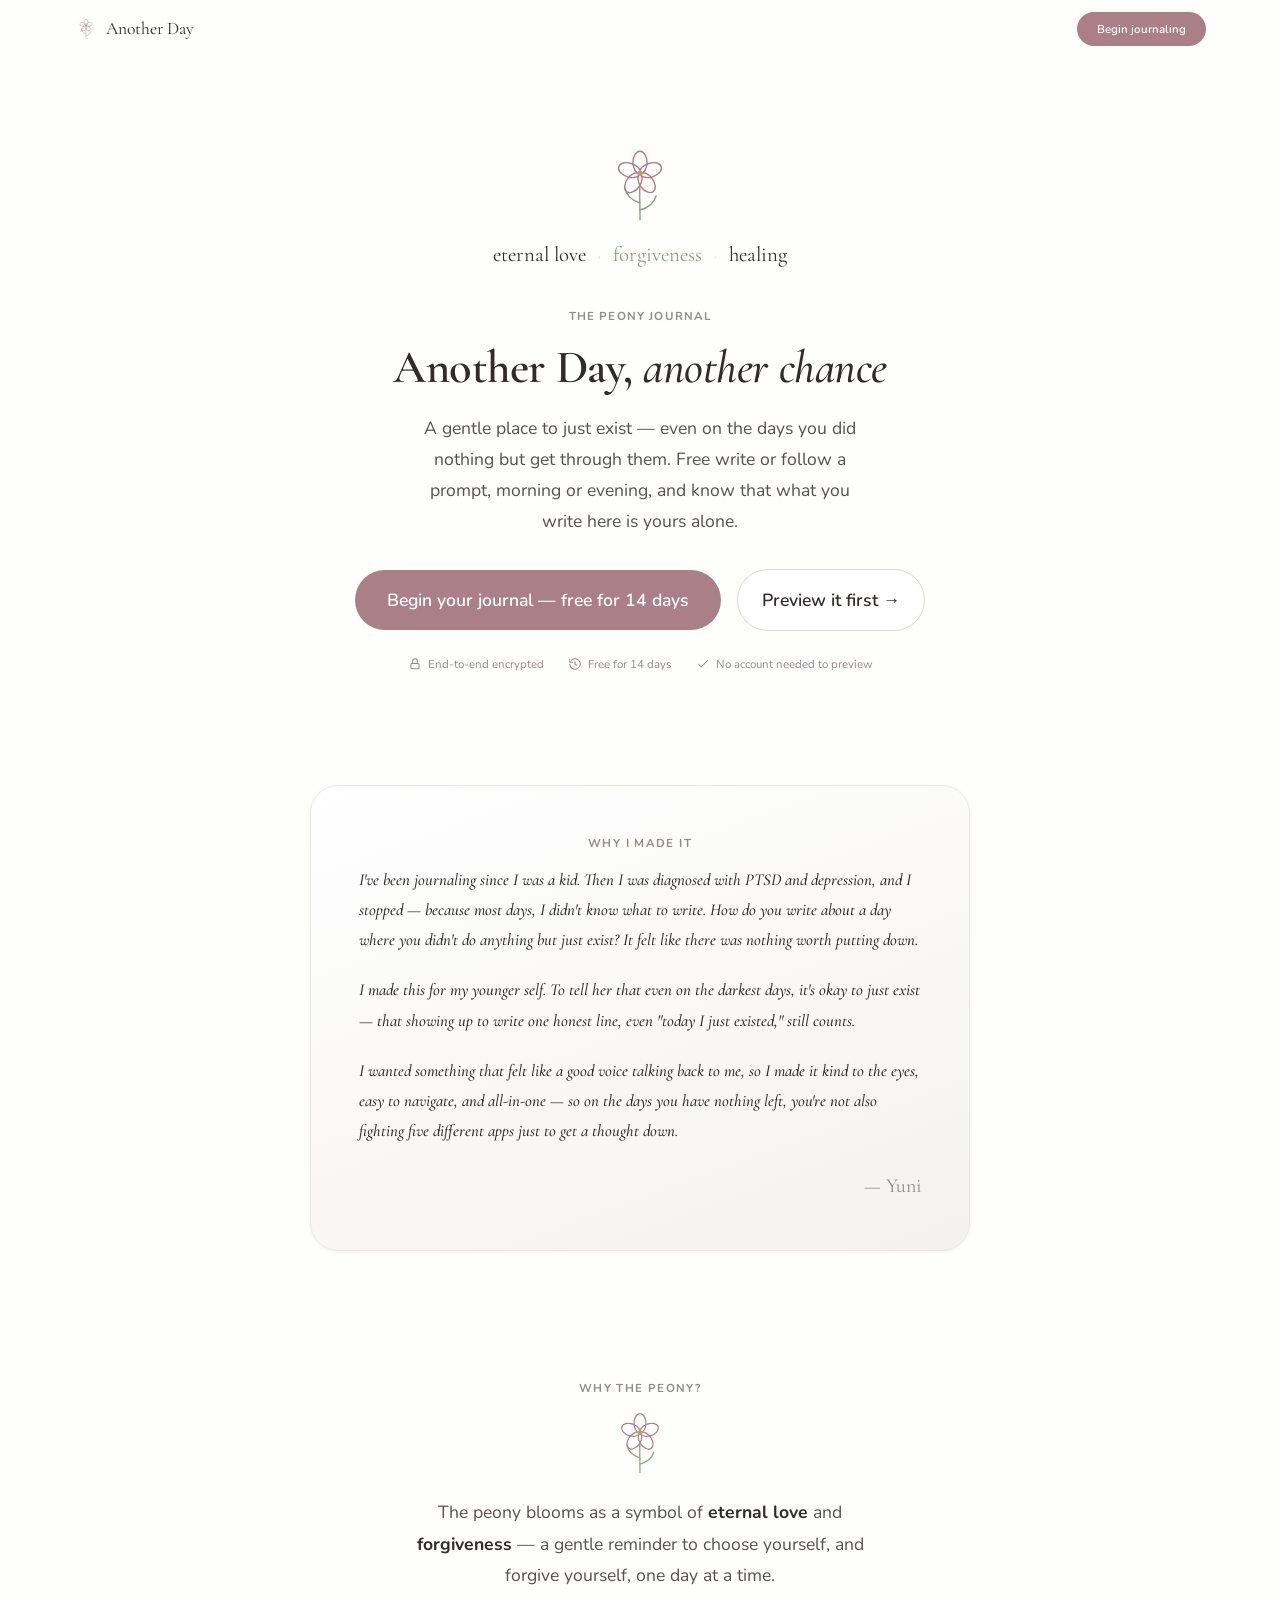
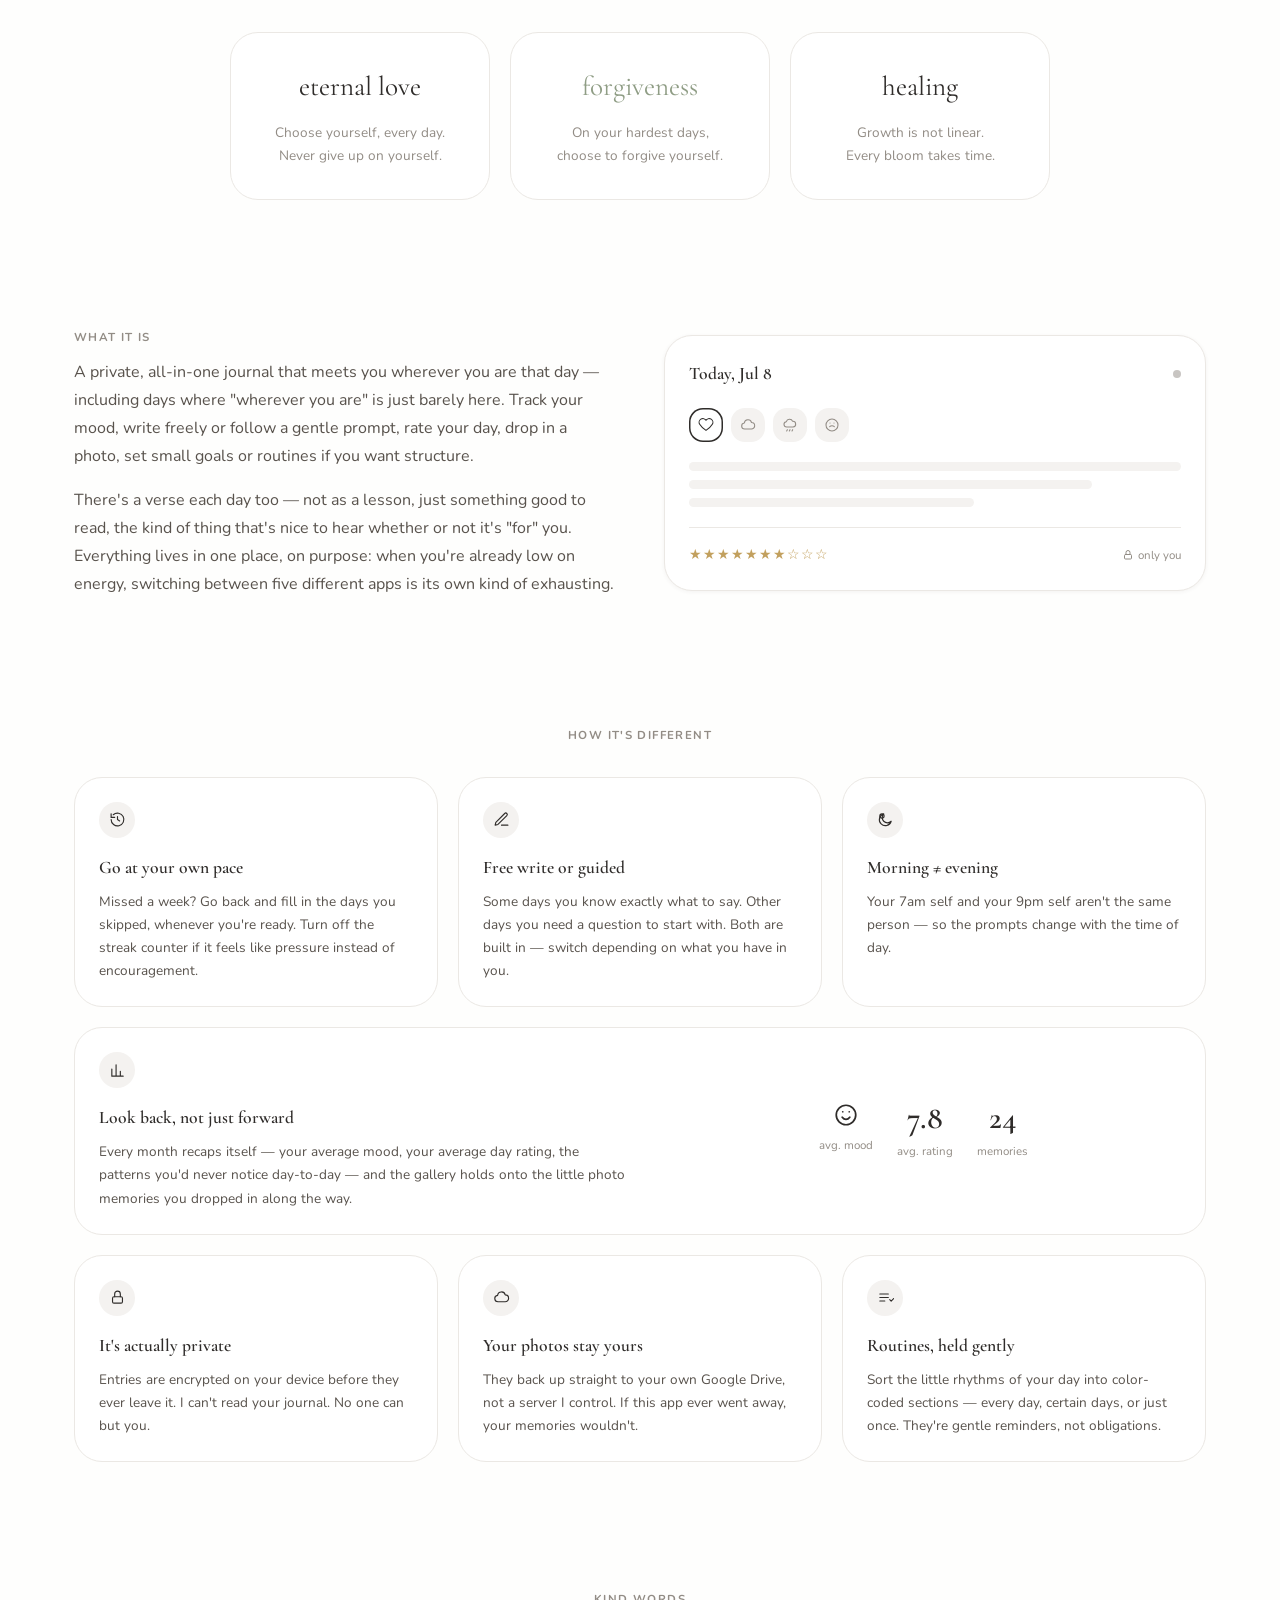
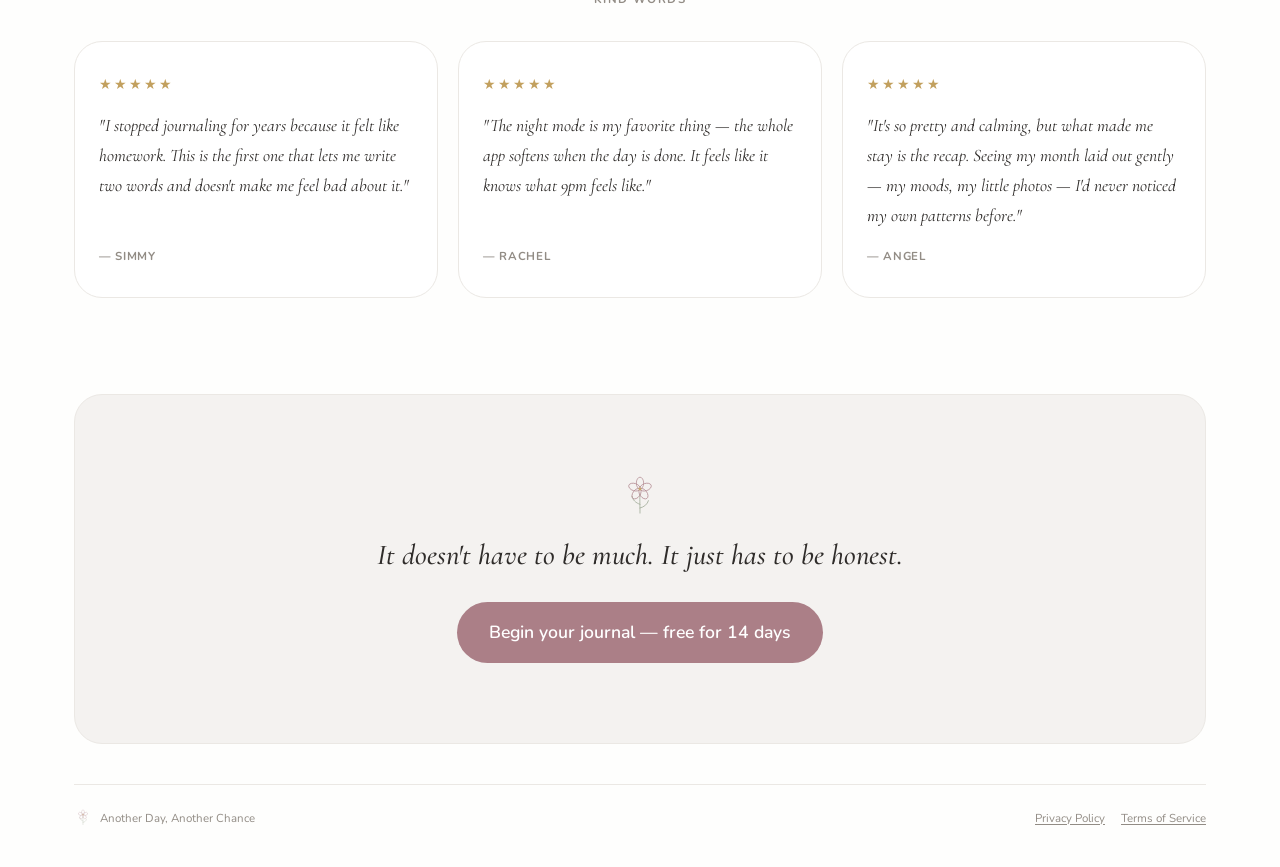
==== start/index.html @ f3abea71 "Add marketing landing page at /start and a coming-soon page The app stays at the root exactly as bef" ====
<!DOCTYPE html>
<html lang="en">
<head>
  <meta charset="UTF-8">
  <meta name="viewport" content="width=device-width, initial-scale=1.0, viewport-fit=cover">
  <meta name="theme-color" content="#b76e79">
  <link rel="icon" type="image/png" href="/assets/icon-192.png">
  <link rel="apple-touch-icon" href="/assets/apple-touch-icon.png">

  <title>Another Day, Another Chance — a gentle place to just exist</title>
  <meta name="description" content="A private journal for days you did nothing but exist. Free write or guided prompts, morning and evening, encrypted so only you can read it — and it's okay to write just one line.">

  <!-- Open Graph -->
  <meta property="og:title" content="Another Day, Another Chance">
  <meta property="og:description" content="A private journal for days you did nothing but exist. It's okay to write just one line.">
  <meta property="og:type" content="website">
  <meta property="og:image" content="/assets/icon-512.png">

  <!-- Fonts -->
  <link rel="preconnect" href="https://fonts.googleapis.com">
  <link rel="preconnect" href="https://fonts.gstatic.com" crossorigin>
  <link href="https://fonts.googleapis.com/css2?family=Cormorant+Garamond:ital,wght@0,400;0,500;0,600;0,700;1,400;1,500;1,600&family=Parisienne&family=Nunito:wght@300;400;500;600;700&family=Dancing+Script:wght@600;700&display=swap" rel="stylesheet">

  <!-- CSS — shared tokens/components from the app, plus this page's own layout -->
  <link rel="stylesheet" href="/css/variables.css">
  <link rel="stylesheet" href="/css/base.css">
  <link rel="stylesheet" href="/css/components.css">
  <link rel="stylesheet" href="/css/animations.css">
  <link rel="stylesheet" href="/css/landing.css">
</head>
<body class="landing-body">

  <!-- ── Nav ── -->
  <nav class="landing-nav" id="landing-nav">
    <div class="landing-nav-inner">
      <div class="landing-nav-brand">
        <svg viewBox="0 0 120 112" fill="none" xmlns="http://www.w3.org/2000/svg" aria-hidden="true"><g stroke="var(--color-accent-sage)" stroke-width="2" stroke-linecap="round"><path d="M60 104C60 78 59 64 60 52"/><path d="M60 80C48 76 40 68 38 58"/><path d="M60 90C72 87 80 80 83 70"/></g><g stroke="var(--color-accent-deep)" stroke-width="2" stroke-linejoin="round"><ellipse cx="60" cy="22" rx="10" ry="16"/><ellipse cx="60" cy="22" rx="10" ry="16" transform="rotate(72 60 38)"/><ellipse cx="60" cy="22" rx="10" ry="16" transform="rotate(144 60 38)"/><ellipse cx="60" cy="22" rx="10" ry="16" transform="rotate(216 60 38)"/><ellipse cx="60" cy="22" rx="10" ry="16" transform="rotate(288 60 38)"/></g><circle cx="60" cy="38" r="4" fill="var(--color-star-fill)"/></svg>
        Another Day
      </div>
      <a href="/coming-soon.html" class="btn btn-primary">Begin journaling</a>
    </div>
  </nav>

  <div class="landing-wrap">

    <!-- ── Hero ── -->
    <header class="landing-hero">
      <div class="landing-hero-inner animate-fade-in">

        <div class="landing-meanings">
          <svg class="landing-hero-mark" viewBox="0 0 120 112" fill="none" xmlns="http://www.w3.org/2000/svg" aria-hidden="true"><g stroke="var(--color-accent-sage)" stroke-width="2" stroke-linecap="round"><path d="M60 104C60 78 59 64 60 52"/><path d="M60 80C48 76 40 68 38 58"/><path d="M60 90C72 87 80 80 83 70"/></g><g stroke="var(--color-accent-deep)" stroke-width="2" stroke-linejoin="round"><ellipse cx="60" cy="22" rx="10" ry="16"/><ellipse cx="60" cy="22" rx="10" ry="16" transform="rotate(72 60 38)"/><ellipse cx="60" cy="22" rx="10" ry="16" transform="rotate(144 60 38)"/><ellipse cx="60" cy="22" rx="10" ry="16" transform="rotate(216 60 38)"/><ellipse cx="60" cy="22" rx="10" ry="16" transform="rotate(288 60 38)"/></g><circle cx="60" cy="38" r="4" fill="var(--color-star-fill)"/></svg>
          <div class="landing-meaning-row">
            <span class="landing-meaning-word rose">eternal love</span>
            <span class="landing-meaning-sep">·</span>
            <span class="landing-meaning-word sage">forgiveness</span>
            <span class="landing-meaning-sep">·</span>
            <span class="landing-meaning-word rose">healing</span>
          </div>
        </div>

        <div class="landing-hero-eyebrow">the peony journal</div>

        <h1 class="landing-hero-title">Another Day, <em>another chance</em></h1>

        <p class="landing-hero-sub">
          A gentle place to just exist — even on the days you did nothing
          but get through them. Free write or follow a prompt, morning or
          evening, and know that what you write here is yours alone.
        </p>

        <div class="landing-hero-actions">
          <a href="/coming-soon.html" class="btn btn-primary">Begin your journal — free for 14 days</a>
          <a href="/coming-soon.html" class="landing-hero-ghost">Preview it first →</a>
        </div>

        <div class="landing-trust-row">
          <span><svg viewBox="0 0 24 24" fill="none" stroke="currentColor" stroke-width="1.8" stroke-linecap="round" stroke-linejoin="round"><rect x="5" y="11" width="14" height="9" rx="2"/><path d="M8 11V7a4 4 0 0 1 8 0v4"/></svg> End-to-end encrypted</span>
          <span><svg viewBox="0 0 24 24" fill="none" stroke="currentColor" stroke-width="1.8" stroke-linecap="round" stroke-linejoin="round"><path d="M3 12a9 9 0 1 0 3-6.7"/><path d="M3 4v5h5"/><path d="M12 8v4l3 2"/></svg> Free for 14 days</span>
          <span><svg viewBox="0 0 24 24" fill="none" stroke="currentColor" stroke-width="1.8" stroke-linecap="round" stroke-linejoin="round"><path d="M20 6 9 17l-5-5"/></svg> No account needed to preview</span>
        </div>
      </div>
    </header>

    <!-- ── Why I made it ── -->
    <section class="landing-section reveal">
      <div class="landing-letter">
        <div class="landing-kicker">why I made it</div>
        <p>I've been journaling since I was a kid. Then I was diagnosed with PTSD and depression, and I stopped — because most days, I didn't know what to write. How do you write about a day where you didn't do anything but just exist? It felt like there was nothing worth putting down.</p>
        <p>I made this for my younger self. To tell her that even on the darkest days, it's okay to just exist — that showing up to write one honest line, even "today I just existed," still counts.</p>
        <p>I wanted something that felt like a good voice talking back to me, so I made it kind to the eyes, easy to navigate, and all-in-one — so on the days you have nothing left, you're not also fighting five different apps just to get a thought down.</p>
        <div class="landing-signature">— Yuni</div>
      </div>
    </section>

    <!-- ── Why the peony ── -->
    <section class="landing-section landing-peony reveal">
      <div class="landing-kicker center">why the peony?</div>
      <svg class="landing-peony-flower" viewBox="0 0 120 112" fill="none" xmlns="http://www.w3.org/2000/svg" aria-hidden="true"><g stroke="var(--color-accent-sage)" stroke-width="2" stroke-linecap="round"><path d="M60 104C60 78 59 64 60 52"/><path d="M60 80C48 76 40 68 38 58"/><path d="M60 90C72 87 80 80 83 70"/></g><g stroke="var(--color-accent-deep)" stroke-width="2" stroke-linejoin="round"><ellipse cx="60" cy="22" rx="10" ry="16"/><ellipse cx="60" cy="22" rx="10" ry="16" transform="rotate(72 60 38)"/><ellipse cx="60" cy="22" rx="10" ry="16" transform="rotate(144 60 38)"/><ellipse cx="60" cy="22" rx="10" ry="16" transform="rotate(216 60 38)"/><ellipse cx="60" cy="22" rx="10" ry="16" transform="rotate(288 60 38)"/></g><circle cx="60" cy="38" r="4" fill="var(--color-star-fill)"/></svg>
      <p class="landing-peony-text">
        The peony blooms as a symbol of <strong>eternal love</strong> and
        <strong>forgiveness</strong> — a gentle reminder to choose yourself,
        and forgive yourself, one day at a time.
      </p>

      <div class="landing-peony-grid reveal-stagger">
        <div class="landing-peony-card">
          <span class="landing-meaning-word rose">eternal love</span>
          <p>Choose yourself, every day.<br>Never give up on yourself.</p>
        </div>
        <div class="landing-peony-card">
          <span class="landing-meaning-word sage">forgiveness</span>
          <p>On your hardest days,<br>choose to forgive yourself.</p>
        </div>
        <div class="landing-peony-card">
          <span class="landing-meaning-word rose">healing</span>
          <p>Growth is not linear.<br>Every bloom takes time.</p>
        </div>
      </div>
    </section>

    <!-- ── What it is ── -->
    <section class="landing-section landing-what reveal">
      <div class="landing-what-body">
        <div class="landing-kicker">what it is</div>
        <p>A private, all-in-one journal that meets you wherever you are that day — including days where "wherever you are" is just barely here. Track your mood, write freely or follow a gentle prompt, rate your day, drop in a photo, set small goals or routines if you want structure.</p>
        <p>There's a verse each day too — not as a lesson, just something good to read, the kind of thing that's nice to hear whether or not it's "for" you. Everything lives in one place, on purpose: when you're already low on energy, switching between five different apps is its own kind of exhausting.</p>
      </div>

      <div class="landing-mock" aria-hidden="true">
        <div class="landing-mock-head">
          <div class="landing-mock-date">Today, Jul 8</div>
          <div class="landing-mock-dot"></div>
        </div>
        <div class="landing-mock-row">
          <div class="landing-mock-mood selected"><svg viewBox="0 0 24 24" fill="none" stroke="currentColor" stroke-width="1.6" stroke-linecap="round" stroke-linejoin="round" aria-hidden="true"><path d="M12 20s-7-4.6-9.5-9A5.5 5.5 0 0 1 12 5a5.5 5.5 0 0 1 9.5 6c-2.5 4.4-9.5 9-9.5 9Z"/></svg></div>
          <div class="landing-mock-mood"><svg viewBox="0 0 24 24" fill="none" stroke="currentColor" stroke-width="1.6" stroke-linecap="round" stroke-linejoin="round" aria-hidden="true"><path d="M7 18a4.5 4.5 0 0 1-.5-8.97A5.5 5.5 0 0 1 17.3 8.3 4 4 0 0 1 17 18Z"/></svg></div>
          <div class="landing-mock-mood"><svg viewBox="0 0 24 24" fill="none" stroke="currentColor" stroke-width="1.6" stroke-linecap="round" stroke-linejoin="round" aria-hidden="true"><path d="M7 15a4 4 0 0 1-.5-7.97A5 5 0 0 1 16 6.5 3.5 3.5 0 0 1 16.5 15Z"/><path d="M8 19l-1 2M12 19l-1 2M16 19l-1 2"/></svg></div>
          <div class="landing-mock-mood"><svg viewBox="0 0 24 24" fill="none" stroke="currentColor" stroke-width="1.6" stroke-linecap="round" stroke-linejoin="round" aria-hidden="true"><circle cx="12" cy="12" r="9"/><path d="M8.5 14.5s1.5-1.5 3.5-1.5 3.5 1.5 3.5 1.5"/><path d="M9 9h.01M15 9h.01"/></svg></div>
        </div>
        <div class="landing-mock-lines">
          <div class="landing-mock-line w-full"></div>
          <div class="landing-mock-line w-4-5"></div>
          <div class="landing-mock-line w-3-5"></div>
        </div>
        <div class="landing-mock-foot">
          <div class="landing-mock-stars">★★★★★★★☆☆☆</div>
          <div class="landing-mock-lock"><svg viewBox="0 0 24 24" fill="none" stroke="currentColor" stroke-width="2" stroke-linecap="round" stroke-linejoin="round"><rect x="5" y="11" width="14" height="9" rx="2"/><path d="M8 11V7a4 4 0 0 1 8 0v4"/></svg> only you</div>
        </div>
      </div>
    </section>

    <!-- ── How it's different ── -->
    <section class="landing-section">
      <div class="landing-kicker center">how it's different</div>

      <div class="landing-grid reveal-stagger">

        <div class="landing-feature">
          <div class="landing-feature-icon"><svg viewBox="0 0 24 24" fill="none" stroke="currentColor" stroke-width="1.6" stroke-linecap="round" stroke-linejoin="round" aria-hidden="true"><path d="M3 12a9 9 0 1 0 3-6.7"/><path d="M3 4v5h5"/><path d="M12 8v4l3 2"/></svg></div>
          <div class="landing-feature-title">Go at your own pace</div>
          <div class="landing-feature-body">Missed a week? Go back and fill in the days you skipped, whenever you're ready. Turn off the streak counter if it feels like pressure instead of encouragement.</div>
        </div>

        <div class="landing-feature">
          <div class="landing-feature-icon"><svg viewBox="0 0 24 24" fill="none" stroke="currentColor" stroke-width="1.6" stroke-linecap="round" stroke-linejoin="round" aria-hidden="true"><path d="M12 20h9"/><path d="M16.5 3.5a2.1 2.1 0 0 1 3 3L7 19l-4 1 1-4Z"/></svg></div>
          <div class="landing-feature-title">Free write or guided</div>
          <div class="landing-feature-body">Some days you know exactly what to say. Other days you need a question to start with. Both are built in — switch depending on what you have in you.</div>
        </div>

        <div class="landing-feature">
          <div class="landing-feature-icon"><svg viewBox="0 0 24 24" fill="none" stroke="currentColor" stroke-width="1.6" stroke-linecap="round" stroke-linejoin="round" aria-hidden="true"><path d="M20 14.5A8.5 8.5 0 1 1 9.5 4a6.5 6.5 0 0 0 10.5 10.5Z"/><circle cx="7" cy="7" r="3"/></svg></div>
          <div class="landing-feature-title">Morning ≠ evening</div>
          <div class="landing-feature-body">Your 7am self and your 9pm self aren't the same person — so the prompts change with the time of day.</div>
        </div>

        <div class="landing-feature span-wide">
          <div class="landing-feature-text">
            <div class="landing-feature-icon"><svg viewBox="0 0 24 24" fill="none" stroke="currentColor" stroke-width="1.6" stroke-linecap="round" stroke-linejoin="round" aria-hidden="true"><path d="M4 20V10M10 20V4M16 20v-7M4 20h16"/></svg></div>
            <div class="landing-feature-title">Look back, not just forward</div>
            <div class="landing-feature-body">Every month recaps itself — your average mood, your average day rating, the patterns you'd never notice day-to-day — and the gallery holds onto the little photo memories you dropped in along the way.</div>
          </div>
          <div class="landing-feature-stats">
            <div class="landing-stat">
              <div class="landing-stat-value landing-stat-icon"><svg viewBox="0 0 24 24" fill="none" stroke="currentColor" stroke-width="1.6" stroke-linecap="round" stroke-linejoin="round" aria-hidden="true"><circle cx="12" cy="12" r="9"/><path d="M8.5 14s1.5 2 3.5 2 3.5-2 3.5-2"/><path d="M9 9h.01M15 9h.01"/></svg></div>
              <div class="landing-stat-label">avg. mood</div>
            </div>
            <div class="landing-stat">
              <div class="landing-stat-value">7.8</div>
              <div class="landing-stat-label">avg. rating</div>
            </div>
            <div class="landing-stat">
              <div class="landing-stat-value">24</div>
              <div class="landing-stat-label">memories</div>
            </div>
          </div>
        </div>

        <div class="landing-feature">
          <div class="landing-feature-icon"><svg viewBox="0 0 24 24" fill="none" stroke="currentColor" stroke-width="1.6" stroke-linecap="round" stroke-linejoin="round" aria-hidden="true"><rect x="5" y="11" width="14" height="9" rx="2"/><path d="M8 11V7a4 4 0 0 1 8 0v4"/></svg></div>
          <div class="landing-feature-title">It's actually private</div>
          <div class="landing-feature-body">Entries are encrypted on your device before they ever leave it. I can't read your journal. No one can but you.</div>
        </div>

        <div class="landing-feature">
          <div class="landing-feature-icon"><svg viewBox="0 0 24 24" fill="none" stroke="currentColor" stroke-width="1.6" stroke-linecap="round" stroke-linejoin="round" aria-hidden="true"><path d="M7 18a4.5 4.5 0 0 1-.5-8.97A5.5 5.5 0 0 1 17.3 8.3 4 4 0 0 1 17 18Z"/></svg></div>
          <div class="landing-feature-title">Your photos stay yours</div>
          <div class="landing-feature-body">They back up straight to your own Google Drive, not a server I control. If this app ever went away, your memories wouldn't.</div>
        </div>

        <div class="landing-feature">
          <div class="landing-feature-icon"><svg viewBox="0 0 24 24" fill="none" stroke="currentColor" stroke-width="1.6" stroke-linecap="round" stroke-linejoin="round" aria-hidden="true"><path d="M4 7h12M4 12h12M4 17h7"/><path d="M18 15l2 2 3.5-3.5"/></svg></div>
          <div class="landing-feature-title">Routines, held gently</div>
          <div class="landing-feature-body">Sort the little rhythms of your day into color-coded sections — every day, certain days, or just once. They're gentle reminders, not obligations.</div>
        </div>

      </div>
    </section>

    <!-- ── Reviews ── -->
    <section class="landing-section">
      <div class="landing-kicker center">kind words</div>
      <div class="landing-reviews-grid reveal-stagger">
        <div class="landing-review">
          <div class="landing-review-stars">★★★★★</div>
          <div class="landing-review-quote">"I stopped journaling for years because it felt like homework. This is the first one that lets me write two words and doesn't make me feel bad about it."</div>
          <div class="landing-review-name">— Simmy</div>
        </div>
        <div class="landing-review">
          <div class="landing-review-stars">★★★★★</div>
          <div class="landing-review-quote">"The night mode is my favorite thing — the whole app softens when the day is done. It feels like it knows what 9pm feels like."</div>
          <div class="landing-review-name">— Rachel</div>
        </div>
        <div class="landing-review">
          <div class="landing-review-stars">★★★★★</div>
          <div class="landing-review-quote">"It's so pretty and calming, but what made me stay is the recap. Seeing my month laid out gently — my moods, my little photos — I'd never noticed my own patterns before."</div>
          <div class="landing-review-name">— Angel</div>
        </div>
      </div>
    </section>

    <!-- ── Closing CTA ── -->
    <section class="landing-cta reveal">
      <svg class="landing-cta-mark" viewBox="0 0 120 112" fill="none" xmlns="http://www.w3.org/2000/svg" aria-hidden="true"><g stroke="var(--color-accent-sage)" stroke-width="2" stroke-linecap="round"><path d="M60 104C60 78 59 64 60 52"/><path d="M60 80C48 76 40 68 38 58"/><path d="M60 90C72 87 80 80 83 70"/></g><g stroke="var(--color-accent-deep)" stroke-width="2" stroke-linejoin="round"><ellipse cx="60" cy="22" rx="10" ry="16"/><ellipse cx="60" cy="22" rx="10" ry="16" transform="rotate(72 60 38)"/><ellipse cx="60" cy="22" rx="10" ry="16" transform="rotate(144 60 38)"/><ellipse cx="60" cy="22" rx="10" ry="16" transform="rotate(216 60 38)"/><ellipse cx="60" cy="22" rx="10" ry="16" transform="rotate(288 60 38)"/></g><circle cx="60" cy="38" r="4" fill="var(--color-star-fill)"/></svg>
      <div class="landing-cta-title">It doesn't have to be much. It just has to be honest.</div>
      <a href="/coming-soon.html" class="btn btn-primary">Begin your journal — free for 14 days</a>
    </section>

    <!-- ── Footer ── -->
    <footer class="landing-footer">
      <div class="landing-footer-brand">
        <svg viewBox="0 0 120 112" fill="none" xmlns="http://www.w3.org/2000/svg" aria-hidden="true"><g stroke="var(--color-accent-sage)" stroke-width="2" stroke-linecap="round"><path d="M60 104C60 78 59 64 60 52"/><path d="M60 80C48 76 40 68 38 58"/><path d="M60 90C72 87 80 80 83 70"/></g><g stroke="var(--color-accent-deep)" stroke-width="2" stroke-linejoin="round"><ellipse cx="60" cy="22" rx="10" ry="16"/><ellipse cx="60" cy="22" rx="10" ry="16" transform="rotate(72 60 38)"/><ellipse cx="60" cy="22" rx="10" ry="16" transform="rotate(144 60 38)"/><ellipse cx="60" cy="22" rx="10" ry="16" transform="rotate(216 60 38)"/><ellipse cx="60" cy="22" rx="10" ry="16" transform="rotate(288 60 38)"/></g><circle cx="60" cy="38" r="4" fill="var(--color-star-fill)"/></svg>
        Another Day, Another Chance
      </div>
      <div class="landing-footer-links">
        <a href="/coming-soon.html" class="btn-link text-muted">Privacy Policy</a>
        <a href="/coming-soon.html" class="btn-link text-muted">Terms of Service</a>
      </div>
    </footer>

  </div>

  <script>
    // Sticky nav shadow once the page scrolls past the top
    const nav = document.getElementById('landing-nav');
    window.addEventListener('scroll', () => {
      nav.classList.toggle('is-scrolled', window.scrollY > 8);
    }, { passive: true });

    // Reveal sections as they enter the viewport
    const io = new IntersectionObserver((entries) => {
      entries.forEach(e => {
        if (e.isIntersecting) {
          e.target.classList.add('is-visible');
          io.unobserve(e.target);
        }
      });
    }, { threshold: 0.15, rootMargin: '0px 0px -60px 0px' });

    document.querySelectorAll('.reveal, .reveal-stagger').forEach(el => io.observe(el));
  </script>

</body>
</html>
---- css/variables.css ----
:root {
  /* Colors — Rosewater is the base theme: ivory ground, antique rose
     accent, warm ink text */
  --color-bg:           #faf7f3;
  --color-surface:      #ffffff;
  --color-surface-alt:  #f6f0ec;
  --color-surface-warm: #f3e7e4;
  --color-border:       #e0d0ca;
  --color-border-light: #ede1dc;
  --color-accent-rose:   #c08a92;
  --color-accent-pink:   #d9afb4;
  --color-accent-deep:   #b76e79;
  --color-accent-script: #9e5a65;
  /* Generic accent — follows the theme because it references the
     accent-deep var, which every theme overrides. */
  --color-accent:        var(--color-accent-deep);
  /* Sage is the second accent — every theme pairs its primary hue with a
     complementary partner here so icons/highlights read as two colors
     instead of one monochrome tint. */
  --color-accent-sage:  #97a58c;
  --color-accent-sage-light: #c3cdb8;
  --color-text-heading: #3f3338;
  --color-text-body:    #6b5a60;
  --color-text-muted:   #86747a;
  --color-text-light:   #c0b2b6;
  --color-star-fill:    #c5a05a;
  --color-star-empty:   #e7dad5;
  --color-success:      #97a58c;
  --color-overlay:      rgba(63, 51, 56, 0.4);
  --cursor-glow-color:  rgba(183, 110, 121, 0.4);

  /* Fonts */
  --font-heading: 'Cormorant Garamond', Georgia, serif;
  /* Titles render in the serif everywhere; cursive lives on only in the
     brand wordmark, which sets its face inline. */
  --font-script:  var(--font-heading);

  /* Background washes — two whisper-quiet radial tints per theme,
     replacing the tiled peony wallpaper */
  --wash-a: rgba(183, 110, 121, 0.07);
  --wash-b: rgba(151, 165, 140, 0.06);

  /* Fine-line peony cursor, tinted per theme */
  --cursor-flower: url('../assets/peony-cursor-line.svg') 16 15;
  --font-body:    'Nunito', -apple-system, BlinkMacSystemFont, sans-serif;

  /* Font sizes */
  --fs-xs:    0.72rem;
  --fs-sm:    0.85rem;
  --fs-base:  1rem;
  --fs-md:    1.1rem;
  --fs-lg:    1.25rem;
  --fs-xl:    1.5rem;
  --fs-2xl:   2rem;
  --fs-3xl:   2.6rem;
  --fs-script-lg: 2.2rem;
  --fs-script-xl: 3rem;

  /* Spacing */
  --sp-1:  0.25rem;
  --sp-2:  0.5rem;
  --sp-3:  0.75rem;
  --sp-4:  1rem;
  --sp-5:  1.25rem;
  --sp-6:  1.5rem;
  --sp-8:  2rem;
  --sp-10: 2.5rem;
  --sp-12: 3rem;
  --sp-16: 4rem;
  --sp-20: 5rem;

  /* Radii */
  --radius-sm:   8px;
  --radius-md:   14px;
  --radius-lg:   20px;
  --radius-xl:   28px;
  --radius-full: 999px;

  /* Shadows */
  --shadow-sm:  0 1px 4px rgba(63, 51, 56, 0.06);
  --shadow-md:  0 4px 16px rgba(63, 51, 56, 0.10);
  --shadow-lg:  0 8px 32px rgba(63, 51, 56, 0.13);
  --shadow-card: 0 2px 12px rgba(158, 118, 128, 0.10);

  /* Transitions */
  --transition-fast:   0.15s ease;
  --transition-base:   0.25s ease;
  --transition-slow:   0.4s ease;
  --transition-spring: 0.35s cubic-bezier(0.34, 1.56, 0.64, 1);

  /* Layout */
  --sidebar-width:      240px;
  --sidebar-width-sm:   200px;
  --content-max-width:  720px;
  --mobile-nav-height:  64px;
  --header-height:      56px;
}

/* ── Lavender Theme ── */
[data-theme="lavender"] {
  --color-bg:            #f5f0fd;
  --color-surface-alt:   #f9f5fe;
  --color-surface-warm:  #fdf9ff;
  --color-border:        #d4c0e8;
  --color-border-light:  #ece0f8;
  --color-accent-rose:   #b0a0d4;
  --color-accent-pink:   #c8b8e8;
  --color-accent-deep:   #9080b8;
  --color-accent-script: #7a5aaa;
  --color-text-body:     #6a5a7a;
  --color-text-muted:    #8a78a8;
  --color-text-light:    #c8b8d8;
  --color-star-fill:     #b090d0;
  --color-accent-sage:   #c9a24a;
  --color-accent-sage-light: #e3cf94;
  --color-overlay:       rgba(70, 50, 90, 0.4);
  --cursor-glow-color:   rgba(140, 80, 210, 0.55);
  --wash-a: rgba(122, 90, 170, 0.07);
  --wash-b: rgba(144, 128, 184, 0.05);
  --cursor-flower: url('../assets/peony-cursor-line-lavender.svg') 16 15;
}

/* ── Mint Theme ── */
[data-theme="mint"] {
  --color-bg:            #f0fdf5;
  --color-surface-alt:   #f5fef8;
  --color-surface-warm:  #f8fffa;
  --color-border:        #b8ddc8;
  --color-border-light:  #d8f0e0;
  --color-accent-rose:   #90c4a8;
  --color-accent-pink:   #a8d8b8;
  --color-accent-deep:   #70a888;
  --color-accent-script: #4a8868;
  --color-text-body:     #4a6a58;
  --color-text-muted:    #6d8f7e;
  --color-text-light:    #b0c8b8;
  --color-star-fill:     #80b898;
  --color-accent-sage:   #d98a95;
  --color-accent-sage-light: #eec3c8;
  --color-overlay:       rgba(40, 70, 50, 0.4);
  --cursor-glow-color:   rgba(50, 150, 100, 0.5);
  --wash-a: rgba(74, 136, 104, 0.07);
  --wash-b: rgba(140, 170, 150, 0.05);
  --cursor-flower: url('../assets/peony-cursor-line-mint.svg') 16 15;
}

/* ── Peach Theme ── */
[data-theme="peach"] {
  --color-bg:            #fdf5f0;
  --color-surface-alt:   #fef9f5;
  --color-surface-warm:  #fffbf8;
  --color-border:        #e8c8a8;
  --color-border-light:  #f5e0c8;
  --color-accent-rose:   #d4a880;
  --color-accent-pink:   #e8c098;
  --color-accent-deep:   #b88860;
  --color-accent-script: #b86840;
  --color-text-body:     #7a5a40;
  --color-text-muted:    #97764f;
  --color-text-light:    #d0b090;
  --color-star-fill:     #d49060;
  --color-accent-sage:   #5f9690;
  --color-accent-sage-light: #a8cac4;
  --color-overlay:       rgba(90, 60, 30, 0.4);
  --cursor-glow-color:   rgba(200, 110, 50, 0.55);
  --wash-a: rgba(184, 104, 64, 0.07);
  --wash-b: rgba(168, 181, 160, 0.06);
  --cursor-flower: url('../assets/peony-cursor-line-peach.svg') 16 15;
}

/* ── Lemon Theme ── */
[data-theme="lemon"] {
  --color-bg:            #fdfaee;
  --color-surface-alt:   #fefcf4;
  --color-surface-warm:  #fffef8;
  --color-border:        #e8d8a0;
  --color-border-light:  #f5ecc8;
  /* Tangerine accents — all-gold made the theme read flat/beige */
  --color-accent-rose:   #e2a355;
  --color-accent-pink:   #f0c078;
  --color-accent-deep:   #c8802e;
  --color-accent-script: #c06a1c;
  --color-text-body:     #6a5c38;
  --color-text-muted:    #8f7c48;
  --color-text-light:    #d0c090;
  --color-star-fill:     #e8a020;
  --color-overlay:       rgba(80, 65, 20, 0.4);
  --cursor-glow-color:   rgba(224, 140, 40, 0.5);
  --cursor-flower: url('../assets/peony-cursor-line-lemon.svg') 16 15;
}

/* ── Midnight Theme ── */
[data-theme="midnight"] {
  --color-bg:            #0d0d1c;
  --color-surface:       #181832;
  --color-surface-alt:   #1f1f3e;
  --color-surface-warm:  #141428;
  --color-border:        #3e3e6a;
  --color-border-light:  #2c2c52;
  --color-accent-rose:   #c490e8;
  --color-accent-pink:   #e0b8ff;
  --color-accent-deep:   #9460c8;
  --color-accent-script: #ff90e0;
  --color-accent-sage:   #52aaa0;
  --color-accent-sage-light: #3d8078;
  --color-text-heading:  #ffffff;
  --color-text-body:     #f0eaff;
  --color-text-muted:    #c8b8f0;
  --color-text-light:    #9080c8;
  --color-star-fill:     #ffd060;
  --color-star-empty:    #28234a;
  --color-success:       #58d8a8;
  --color-overlay:       rgba(5, 5, 20, 0.88);
  --shadow-sm:  0 1px 4px rgba(0,0,0,0.5);
  --shadow-md:  0 4px 16px rgba(0,0,0,0.65);
  --shadow-lg:  0 8px 32px rgba(0,0,0,0.75);
  --shadow-card: 0 2px 20px rgba(160, 90, 255, 0.18);
  --cursor-glow-color:   rgba(255, 144, 224, 0.85);
  --wash-a: rgba(196, 144, 232, 0.10);
  --wash-b: rgba(82, 170, 160, 0.08);
  --cursor-flower: url('../assets/peony-cursor-line-midnight.svg') 16 15;
}

/* ── Sky Theme ── */
[data-theme="sky"] {
  --color-bg:            #f0f5fd;
  --color-surface-alt:   #f5f8fe;
  --color-surface-warm:  #f8faff;
  --color-border:        #b8c8e8;
  --color-border-light:  #d8e4f5;
  --color-accent-rose:   #90b0d4;
  --color-accent-pink:   #a8c4e8;
  --color-accent-deep:   #7090b8;
  --color-accent-script: #4870a8;
  --color-text-body:     #4a5a7a;
  --color-text-muted:    #6f81a3;
  --color-text-light:    #b0c0d8;
  --color-star-fill:     #7098c8;
  --color-accent-sage:   #d98a63;
  --color-accent-sage-light: #eac0a8;
  --color-overlay:       rgba(40, 55, 80, 0.4);
  --cursor-glow-color:   rgba(60, 100, 210, 0.5);
  --wash-a: rgba(72, 112, 168, 0.07);
  --wash-b: rgba(140, 160, 190, 0.05);
  --cursor-flower: url('../assets/peony-cursor-line-sky.svg') 16 15;
}

/* Rosewater is the base theme — its values live in :root above.
   (The old Blush theme was retired when Rosewater replaced it.) */

/* ══════════════════════════════════════════════════
   Night Mode — deeper, moodier version of each theme.
   Applied to <html> only while on the Today's Entry page
   with "Good night" selected; stripped on navigation away.
   ══════════════════════════════════════════════════ */

html.night-mode[data-theme="lavender"] {
  --color-bg:            #9070c0;
  --color-surface:       #f3eefb;
  --color-surface-alt:   #e8e0f5;
  --color-surface-warm:  #ede8f8;
  --color-border:        #c4b0dc;
  --color-border-light:  #dcd0f0;
  --color-accent-script: #5c30a8;
  --color-text-heading:  #1e0e3a;
  --color-text-body:     #382058;
  --color-text-muted:    #7060a0;
  --color-text-light:    #a890c8;
  --color-star-fill:     #8050c0;
}

html.night-mode[data-theme="mint"] {
  --color-bg:            #509870;
  --color-surface:       #edf8f2;
  --color-surface-alt:   #dff0e8;
  --color-surface-warm:  #e8f5ee;
  --color-border:        #a8d0bc;
  --color-border-light:  #c8e8d8;
  --color-accent-script: #1a6840;
  --color-text-heading:  #082010;
  --color-text-body:     #184028;
  --color-text-muted:    #407858;
  --color-text-light:    #70a888;
  --color-star-fill:     #309850;
}

html.night-mode[data-theme="peach"] {
  --color-bg:            #c07858;
  --color-surface:       #fdf3ec;
  --color-surface-alt:   #f5e4d4;
  --color-surface-warm:  #f8ede0;
  --color-border:        #ddb090;
  --color-border-light:  #eecdb0;
  --color-accent-script: #903018;
  --color-text-heading:  #2c1000;
  --color-text-body:     #4c2010;
  --color-text-muted:    #8c5830;
  --color-text-light:    #bc8858;
  --color-star-fill:     #b84818;
}

html.night-mode[data-theme="sky"] {
  --color-bg:            #4e70b0;
  --color-surface:       #eef3fb;
  --color-surface-alt:   #dce8f5;
  --color-surface-warm:  #e4edf8;
  --color-border:        #a8bedd;
  --color-border-light:  #c8d8f0;
  --color-accent-script: #1848a0;
  --color-text-heading:  #081428;
  --color-text-body:     #182848;
  --color-text-muted:    #486898;
  --color-text-light:    #7898c4;
  --color-star-fill:     #2858b0;
}
html.night-mode[data-theme="rosewater"] {
  --color-bg:            #9c5c58;
  --color-surface:       #f7f0ee;
  --color-surface-alt:   #eee2de;
  --color-surface-warm:  #f2e6e2;
  --color-border:        #cdb2ac;
  --color-border-light:  #e0cbc5;
  --color-accent-script: #8a443c;
  --color-text-heading:  #2e2420;
  --color-text-body:     #55463e;
  --color-text-muted:    #8d766c;
  --color-text-light:    #b59e94;
  --color-star-fill:     #b08838;
}

html.night-mode[data-theme="lemon"] {
  /* Warm honey-amber, not olive — darkened yellow drifts khaki, so the
     night tone leans golden-orange instead */
  --color-bg:            #c29040;
  --color-surface:       #fdf6e3;
  --color-surface-alt:   #f5ead0;
  --color-surface-warm:  #f9f0da;
  --color-border:        #d4b070;
  --color-border-light:  #e8d49c;
  --color-accent-script: #9c5410;
  --color-text-heading:  #331f00;
  --color-text-body:     #54400e;
  --color-text-muted:    #967632;
  --color-text-light:    #c0a260;
  --color-star-fill:     #c08a10;
}
/* midnight is already dark — night-mode has no extra effect */
---- css/base.css ----
*, *::before, *::after {
  box-sizing: border-box;
  margin: 0;
  padding: 0;
  /* Fine-line peony cursor, tinted per theme via --cursor-flower */
  cursor: var(--cursor-flower), auto;
}

/* The peony must win over every scattered `cursor: pointer` rule and
   inline style, or the cursor flips between peony and the system hand
   as you move around — hence the !important. */
a, button, [role="button"], [tabindex="0"], [onclick],
input[type="submit"], input[type="button"], input[type="reset"],
input[type="checkbox"], input[type="radio"],
label, select,
.cal-day:not(.other-month), .gallery-item, .media-dropzone, .brand-user,
a *, button *, [onclick] *,
.cal-day:not(.other-month) *, .gallery-item *, .media-dropzone * {
  cursor: var(--cursor-flower), pointer !important;
}

html {
  font-size: 16px;
  -webkit-text-size-adjust: 100%;
  scroll-behavior: smooth;
}

body {
  font-family: var(--font-body);
  font-size: var(--fs-base);
  color: var(--color-text-body);
  background-color: var(--color-bg);
  line-height: 1.65;
  -webkit-font-smoothing: antialiased;
  -moz-osx-font-smoothing: grayscale;
  overflow-x: hidden;
}

/* Night mode: a flat solid --color-bg read as one harsh block of color.
   Layering a soft top-to-bottom gradient plus a starfield (derived from
   each theme's own --color-bg via color-mix, so it needs no per-theme
   tuning) turns it into a calmer "wind down" backdrop instead. Sized and
   lit to actually read at a glance, not just in a zoomed-in crop. */
html.night-mode body {
  background-color: var(--color-bg);
  background-attachment: fixed;
  background-repeat: no-repeat;
  /* Floral layer sits between the stars (in front, so they stay crisp)
     and the opaque gradient base (behind, since it's a solid fill that
     would otherwise hide anything listed after it). background-size /
     background-position need one entry per layer — "auto" for every
     gradient (they size themselves via their own function args) and
     "cover" / "center" for the one plain image layer. */
  background-size: auto, auto, auto, auto, auto, auto, auto, auto, auto, auto, auto, auto, auto, cover, auto;
  background-position: 0 0, 0 0, 0 0, 0 0, 0 0, 0 0, 0 0, 0 0, 0 0, 0 0, 0 0, 0 0, 0 0, center, 0 0;
  background-image:
    radial-gradient(2.4px 2.4px at 8% 10%,  rgba(255,255,255,0.95), transparent 70%),
    radial-gradient(1.8px 1.8px at 21% 32%, rgba(255,255,255,0.75), transparent 70%),
    radial-gradient(2.6px 2.6px at 37% 6%,  rgba(255,255,255,0.9),  transparent 70%),
    radial-gradient(1.8px 1.8px at 54% 24%, rgba(255,255,255,0.7),  transparent 70%),
    radial-gradient(2.4px 2.4px at 30% 16%, rgba(255,255,255,0.85), transparent 70%),
    radial-gradient(1.8px 1.8px at 84% 38%, rgba(255,255,255,0.65), transparent 70%),
    radial-gradient(2.2px 2.2px at 13% 58%, rgba(255,255,255,0.75), transparent 70%),
    radial-gradient(1.8px 1.8px at 32% 74%, rgba(255,255,255,0.6),  transparent 70%),
    radial-gradient(2.4px 2.4px at 61% 66%, rgba(255,255,255,0.75), transparent 70%),
    radial-gradient(1.8px 1.8px at 91% 76%, rgba(255,255,255,0.6),  transparent 70%),
    radial-gradient(2.2px 2.2px at 46% 88%, rgba(255,255,255,0.7),  transparent 70%),
    radial-gradient(1.8px 1.8px at 70% 55%, rgba(255,255,255,0.6),  transparent 70%),
    radial-gradient(2px 2px   at 5% 42%,    rgba(255,255,255,0.55), transparent 70%),
    url('../assets/floral-bg.svg'),
    linear-gradient(180deg,
      color-mix(in srgb, var(--color-bg) 90%, white 8%)  0%,
      var(--color-bg) 45%,
      color-mix(in srgb, var(--color-bg) 76%, black 22%) 100%);
}

/* A crescent moon with a few companion stars, fixed in the upper corner.
   The element itself is 0x0 — every visible shape (disc, bite, stars,
   glow) is a box-shadow circle. That matters: a real `background` on
   the element would paint in front of its own shadows and hide the
   crescent bite entirely, which is what happened on the first pass.
   Shadows are listed front-to-back, so the bite must come before the
   disc to visibly cut into it, and the glow goes last (furthest back). */
html.night-mode body::before {
  content: '';
  position: fixed;
  top: 130px;
  right: 70px;
  width: 1px;
  height: 1px;
  border-radius: 50%;
  pointer-events: none;
  box-shadow:
    42px 26px 1.6px 1.6px rgba(255,255,255,0.9),
    -32px 34px 1.2px 1.2px rgba(255,255,255,0.7),
    16px -26px 1.8px 1.8px rgba(255,255,255,0.65),
    -4px 44px 1.4px 1.4px rgba(255,255,255,0.55),
    54px -8px 1.6px 1.6px rgba(255,255,255,0.6),
    -13px -4px 2px 25px color-mix(in srgb, var(--color-bg) 88%, white 10%),
    0 0 0 24px rgba(255,250,240,0.94),
    0 0 30px 8px rgba(255,255,255,0.16);
}

@media (max-width: 700px) {
  html.night-mode body::before {
    top: 130px;
    right: 26px;
    box-shadow:
      30px 18px 1.2px 1.2px rgba(255,255,255,0.9),
      -22px 24px 1px 1px   rgba(255,255,255,0.7),
      12px -18px 1.3px 1.3px rgba(255,255,255,0.6),
      -9px -3px 1.5px 18px color-mix(in srgb, var(--color-bg) 88%, white 10%),
      0 0 0 17px rgba(255,250,240,0.94),
      0 0 20px 6px rgba(255,255,255,0.14);
  }
}

/* Scrollbar */
::-webkit-scrollbar {
  width: 6px;
  height: 6px;
}
::-webkit-scrollbar-track {
  background: var(--color-bg);
}
::-webkit-scrollbar-thumb {
  background: var(--color-accent-rose);
  border-radius: var(--radius-full);
  opacity: 0.6;
}
::-webkit-scrollbar-thumb:hover {
  background: var(--color-accent-deep);
}

/* Typography base */
h1, h2, h3, h4, h5 {
  font-family: var(--font-heading);
  color: var(--color-text-heading);
  line-height: 1.25;
  font-weight: 700;
}

h1 { font-size: var(--fs-3xl); }
h2 { font-size: var(--fs-2xl); }
h3 { font-size: var(--fs-xl); }
h4 { font-size: var(--fs-lg); }
h5 { font-size: var(--fs-md); }

p {
  margin-bottom: var(--sp-4);
  color: var(--color-text-body);
}

a {
  color: var(--color-accent-deep);
  text-decoration: none;
  transition: color var(--transition-fast);
}
a:hover { color: var(--color-text-heading); }

.script {
  font-family: var(--font-script);
  color: var(--color-accent-pink);
}

.heading {
  font-family: var(--font-heading);
  color: var(--color-text-heading);
}

img, svg {
  max-width: 100%;
  display: block;
}

textarea, input, select {
  font-family: inherit;
  font-size: inherit;
  color: inherit;
}

button {
  font-family: inherit;
  border: none;
  background: none;
}

ul, ol { list-style: none; }

/* Selection */
::selection {
  background: var(--color-accent-pink);
  color: var(--color-surface);
  opacity: 0.3;
}

/* Focus visible */
:focus-visible {
  outline: 2px solid var(--color-accent-rose);
  outline-offset: 2px;
  border-radius: var(--radius-sm);
}

/* Utility classes */
.sr-only {
  position: absolute;
  width: 1px;
  height: 1px;
  padding: 0;
  margin: -1px;
  overflow: hidden;
  clip: rect(0, 0, 0, 0);
  white-space: nowrap;
  border: 0;
}

.text-muted { color: var(--color-text-muted); font-size: var(--fs-sm); }
.text-script { font-family: var(--font-script); }
.text-heading-font { font-family: var(--font-heading); }
.text-center { text-align: center; }
.text-right { text-align: right; }

.mt-1 { margin-top: var(--sp-1); }
.mt-2 { margin-top: var(--sp-2); }
.mt-3 { margin-top: var(--sp-3); }
.mt-4 { margin-top: var(--sp-4); }
.mt-6 { margin-top: var(--sp-6); }
.mt-8 { margin-top: var(--sp-8); }
.mb-2 { margin-bottom: var(--sp-2); }
.mb-4 { margin-bottom: var(--sp-4); }
.mb-6 { margin-bottom: var(--sp-6); }
.mb-8 { margin-bottom: var(--sp-8); }

.gap-2 { gap: var(--sp-2); }
.gap-3 { gap: var(--sp-3); }
.gap-4 { gap: var(--sp-4); }

.flex { display: flex; }
.flex-col { flex-direction: column; }
.items-center { align-items: center; }
.justify-between { justify-content: space-between; }
.flex-wrap { flex-wrap: wrap; }

.hidden { display: none !important; }
---- css/components.css ----
/* ── Cards ── */
.card {
  background: var(--color-surface);
  border-radius: var(--radius-lg);
  border: 1px solid var(--color-border-light);
  box-shadow: var(--shadow-card);
  padding: var(--sp-6);
  position: relative;
  overflow: hidden;
}

.card-sm {
  padding: var(--sp-4);
  border-radius: var(--radius-md);
}

.card-rose {
  border-color: var(--color-border);
  background: linear-gradient(135deg, var(--color-surface), var(--color-surface-warm));
}

.card-header {
  display: flex;
  align-items: center;
  justify-content: space-between;
  margin-bottom: var(--sp-4);
}

.card-label {
  font-family: var(--font-script);
  font-size: var(--fs-lg);
  color: var(--color-accent-script);
  display: block;
  margin-bottom: var(--sp-2);
}

/* ── Scripture Banner ── */
.scripture-card {
  background: linear-gradient(135deg, var(--color-surface-warm), var(--color-surface-alt));
  border: 1.5px solid var(--color-border);
  border-radius: var(--radius-lg);
  padding: var(--sp-5) var(--sp-6);
  position: relative;
  overflow: hidden;
  text-align: center;
}

.scripture-card::before {
  content: '';
  position: absolute;
  top: -1px;
  left: 50%;
  transform: translateX(-50%);
  width: 60px;
  height: 3px;
  background: linear-gradient(90deg, transparent, var(--color-accent-rose), transparent);
  border-radius: var(--radius-full);
}

.scripture-icon {
  font-size: 1.6rem;
  margin-bottom: var(--sp-3);
  opacity: 0.75;
}

.scripture-text {
  font-family: var(--font-heading);
  font-size: clamp(1rem, 2.2vw, 1.15rem);
  color: var(--color-text-heading);
  line-height: 1.75;
  font-style: italic;
  font-weight: 400;
  margin-bottom: var(--sp-3);
  letter-spacing: 0.01em;
  overflow-wrap: break-word;
  word-break: break-word;
}

.scripture-reference {
  font-family: var(--font-script);
  font-size: var(--fs-md);
  color: var(--color-accent-rose);
}

/* ── Buttons ── */
.btn {
  display: inline-flex;
  align-items: center;
  justify-content: center;
  gap: var(--sp-2);
  padding: var(--sp-3) var(--sp-6);
  border-radius: var(--radius-full);
  font-size: var(--fs-sm);
  font-weight: 600;
  transition: all var(--transition-base);
  cursor: pointer;
  border: none;
  text-decoration: none;
}

.btn-primary {
  background: var(--color-accent-deep);
  color: #ffffff;
  box-shadow: none;
}

.btn-primary:hover {
  background: var(--color-accent-script);
  box-shadow: none;
  transform: translateY(-1px);
}

.btn-primary:active { transform: translateY(0); }

.btn.loading {
  opacity: 0.75;
  pointer-events: none;
}

.btn-secondary {
  background: var(--color-surface-alt);
  color: var(--color-text-body);
  border: 1px solid var(--color-border);
}

.btn-secondary:hover {
  background: var(--color-surface);
  border-color: var(--color-accent-rose);
  color: var(--color-text-heading);
}

.btn-ghost {
  color: var(--color-text-muted);
  padding: var(--sp-2) var(--sp-3);
}

.btn-ghost:hover { color: var(--color-text-heading); }

.btn-sm {
  padding: var(--sp-2) var(--sp-4);
  font-size: var(--fs-xs);
}

.btn-lg {
  padding: var(--sp-4) var(--sp-8);
  font-size: var(--fs-md);
}

.btn-icon {
  width: 36px;
  height: 36px;
  padding: 0;
  border-radius: var(--radius-full);
}

.btn-save {
  background: var(--color-accent-deep);
  color: #fff;
  padding: var(--sp-4) var(--sp-10);
  font-size: var(--fs-md);
  border-radius: var(--radius-full);
  box-shadow: var(--shadow-sm);
  transition: all var(--transition-spring);
  position: relative;
  overflow: hidden;
}

.btn-save:hover {
  background: var(--color-accent-script);
  transform: translateY(-2px);
  box-shadow: var(--shadow-sm);
}

.btn-save.saving::after {
  content: '';
  position: absolute;
  inset: 0;
  background: rgba(255,255,255,0.3);
  animation: shimmer 1s ease infinite;
}

/* ── Inputs & Textareas ── */
.input,
.textarea {
  width: 100%;
  background: var(--color-surface-warm);
  border: 1.5px solid var(--color-border-light);
  border-radius: var(--radius-md);
  padding: var(--sp-3) var(--sp-4);
  color: var(--color-text-body);
  font-family: var(--font-answer, var(--font-body));
  font-size: var(--fs-sm);
  transition: all var(--transition-fast);
  resize: none;
  line-height: 1.6;
  caret-color: var(--color-accent-script);
}

.input:focus,
.textarea:focus {
  outline: none;
  border-color: var(--color-accent-rose);
  background: var(--color-surface);
  box-shadow: 0 0 0 3px rgba(196, 160, 160, 0.12);
}

.input::placeholder,
.textarea::placeholder {
  color: var(--color-text-muted);
  opacity: 1;
  font-style: italic;
}

.textarea-lg {
  min-height: 120px;
}

.field-group {
  display: flex;
  flex-direction: column;
  gap: var(--sp-2);
  margin-bottom: var(--sp-4);
}

.field-label {
  font-family: var(--font-heading);
  font-size: var(--fs-lg);
  color: var(--color-text-heading);
  font-weight: 600;
  display: flex;
  align-items: center;
  gap: var(--sp-2);
}

.field-label .label-icon { font-size: 1.2rem; opacity: 0.8; }

.field-optional {
  font-size: var(--fs-xs);
  color: var(--color-text-light);
  font-weight: 400;
  font-family: var(--font-body);
}

/* ── Mood Selector ── */
.mood-grid {
  display: grid;
  grid-template-columns: repeat(5, 1fr);
  gap: var(--sp-2);
  margin-top: var(--sp-2);
}

.mood-btn {
  display: flex;
  flex-direction: column;
  align-items: center;
  gap: 4px;
  padding: var(--sp-3) var(--sp-2);
  border-radius: var(--radius-md);
  border: 1.5px solid var(--color-border-light);
  background: var(--color-surface-warm);
  cursor: pointer;
  transition: all var(--transition-fast);
}

.mood-btn:hover {
  border-color: var(--color-accent-rose);
  background: var(--color-surface-alt);
  transform: scale(1.05);
}

.mood-btn.selected {
  border-color: var(--color-accent-rose);
  background: linear-gradient(135deg,
    color-mix(in srgb, var(--color-accent-rose) 16%, var(--color-surface)),
    color-mix(in srgb, var(--color-accent-rose) 28%, var(--color-surface)));
  box-shadow: var(--shadow-sm);
  transform: scale(1.08);
}

.mood-emoji { font-size: 1.6rem; line-height: 1; }
.mood-label { font-size: 0.62rem; color: var(--color-text-muted); font-weight: 500; text-align: center; }

.mood-btn-add {
  border-style: dashed;
  color: var(--color-text-muted);
}

.mood-btn-custom { position: relative; }

.mood-remove {
  position: absolute;
  top: 3px;
  right: 5px;
  font-size: 0.6rem;
  color: var(--color-text-light);
  opacity: 0.55;
  line-height: 1;
}

.mood-remove:hover { opacity: 1; color: var(--color-accent-rose); }

.mood-btn-input {
  display: flex;
  align-items: center;
  justify-content: center;
  padding: var(--sp-3) var(--sp-2);
  border-radius: var(--radius-md);
  border: 1.5px solid var(--color-accent-rose);
  background: var(--color-surface-warm);
}

.mood-custom-input {
  width: 100%;
  border: none;
  background: transparent;
  text-align: center;
  font-size: 0.95rem;
  outline: none;
  color: var(--color-text-heading);
}

/* Custom moods typed as words (not a single emoji) render smaller so they fit */
.mood-emoji-text {
  font-size: 0.82rem;
  line-height: 1.25;
  font-weight: 600;
  overflow-wrap: anywhere;
  max-width: 100%;
}

/* ── Star Rating ── */
.star-rating {
  display: flex;
  gap: var(--sp-1);
  align-items: center;
  flex-wrap: wrap;
}

.star-btn {
  font-size: 1.5rem;
  cursor: pointer;
  transition: all var(--transition-fast);
  line-height: 1;
  background: none;
  border: none;
  padding: 2px;
  border-radius: 4px;
  color: var(--color-star-empty);
  filter: none;
}

.star-btn:hover { transform: scale(1.15); }

.star-btn.filled { color: var(--color-star-fill); }
.star-btn.hovered {
  color: color-mix(in srgb, var(--color-star-fill) 70%, var(--color-surface));
  transform: scale(1.1);
}

.rating-label {
  font-size: var(--fs-xs);
  color: var(--color-text-muted);
  margin-left: var(--sp-2);
}

/* ── Session Toggle ── */
.session-toggle {
  display: flex;
  background: var(--color-surface-alt);
  border: 1px solid var(--color-border-light);
  border-radius: var(--radius-full);
  padding: 3px;
  gap: 2px;
}

.session-btn {
  flex: 1;
  display: flex;
  align-items: center;
  justify-content: center;
  gap: var(--sp-2);
  padding: var(--sp-2) var(--sp-4);
  border-radius: var(--radius-full);
  font-size: var(--fs-sm);
  font-weight: 500;
  color: var(--color-text-muted);
  cursor: pointer;
  transition: all var(--transition-base);
  border: none;
  background: none;
}

.session-btn.active {
  background: var(--color-surface);
  color: var(--color-text-heading);
  box-shadow: var(--shadow-sm);
}

/* ── Gratitude Fields ── */
.gratitude-list {
  display: flex;
  flex-direction: column;
  gap: var(--sp-2);
}

.gratitude-item {
  display: flex;
  align-items: center;
  gap: var(--sp-3);
}

.gratitude-num {
  width: 24px;
  height: 24px;
  border-radius: var(--radius-full);
  background: linear-gradient(135deg, var(--color-border-light), var(--color-border));
  color: var(--color-text-heading);
  font-size: var(--fs-xs);
  font-weight: 700;
  display: flex;
  align-items: center;
  justify-content: center;
  flex-shrink: 0;
  font-family: var(--font-heading);
}

[data-theme="midnight"] .gratitude-num {
  background: linear-gradient(135deg, #3d2a4a, #2e1e3a);
  color: #e8d4f8;
}

/* ── Media Upload ── */
.media-dropzone {
  border: 2px dashed var(--color-border);
  border-radius: var(--radius-lg);
  padding: var(--sp-6);
  text-align: center;
  cursor: pointer;
  transition: all var(--transition-base);
  background: var(--color-surface-warm);
}

.media-dropzone:hover,
.media-dropzone.drag-over {
  border-color: var(--color-accent-rose);
  background: var(--color-surface-alt);
}

.media-dropzone-icon { font-size: 2rem; margin-bottom: var(--sp-2); opacity: 0.6; }
.media-dropzone-text { color: var(--color-text-muted); font-size: var(--fs-sm); }
.media-dropzone-hint { font-size: var(--fs-xs); color: var(--color-text-light); margin-top: var(--sp-1); }

.media-previews {
  display: grid;
  grid-template-columns: repeat(5, 1fr);
  gap: var(--sp-2);
  margin-top: var(--sp-3);
}

.media-preview-item {
  position: relative;
  aspect-ratio: 1;
  border-radius: var(--radius-md);
  overflow: hidden;
  border: 1px solid var(--color-border-light);
}

.media-preview-item img,
.media-preview-item video {
  width: 100%;
  height: 100%;
  object-fit: cover;
}

.media-remove-btn {
  position: absolute;
  top: 4px;
  right: 4px;
  width: 20px;
  height: 20px;
  border-radius: var(--radius-full);
  background: rgba(92, 61, 61, 0.7);
  color: white;
  font-size: 0.6rem;
  display: flex;
  align-items: center;
  justify-content: center;
  cursor: pointer;
  border: none;
  transition: background var(--transition-fast);
}

.media-remove-btn:hover { background: rgba(92, 61, 61, 0.9); }

/* ── Tab Toggle (Guided / Free Write) ── */
.entry-tabs {
  display: flex;
  background: var(--color-surface-alt);
  border: 1px solid var(--color-border-light);
  border-radius: var(--radius-full);
  padding: 3px;
  gap: 2px;
  margin-bottom: var(--sp-6);
}

.entry-tab {
  flex: 1;
  padding: var(--sp-2) var(--sp-4);
  border-radius: var(--radius-full);
  font-size: var(--fs-sm);
  font-weight: 500;
  color: var(--color-text-muted);
  cursor: pointer;
  transition: all var(--transition-base);
  border: none;
  background: none;
  text-align: center;
}

.entry-tab.active {
  background: var(--color-surface);
  color: var(--color-text-heading);
  box-shadow: var(--shadow-sm);
}

/* ── Toast / Save notification ── */
.toast {
  position: fixed;
  bottom: var(--sp-8);
  left: 50%;
  transform: translateX(-50%) translateY(80px);
  background: var(--color-text-heading);
  color: var(--color-bg); /* not #fff — midnight's heading color IS white */
  padding: var(--sp-3) var(--sp-6);
  border-radius: var(--radius-full);
  font-size: var(--fs-sm);
  font-weight: 500;
  z-index: 999;
  box-shadow: var(--shadow-lg);
  transition: transform var(--transition-spring);
  pointer-events: none;
  white-space: nowrap;
}

.toast.show { transform: translateX(-50%) translateY(0); }

@media (max-width: 768px) {
  .toast { bottom: calc(var(--mobile-nav-height) + var(--sp-4)); }
  .mood-grid { grid-template-columns: repeat(5, 1fr); }
  .media-previews { grid-template-columns: repeat(4, 1fr); }
}

/* ── Divider ── */
.divider {
  border: none;
  border-top: 1px solid var(--color-border-light);
  margin: var(--sp-6) 0;
}

.divider-rose {
  border-top: 1px solid var(--color-border);
}

/* ── Badge ── */
.badge {
  display: inline-flex;
  align-items: center;
  padding: 2px var(--sp-2);
  border-radius: var(--radius-full);
  font-size: var(--fs-xs);
  font-weight: 600;
}

.badge-rose {
  background: linear-gradient(135deg,
    color-mix(in srgb, var(--color-accent-rose) 15%, var(--color-surface)),
    color-mix(in srgb, var(--color-accent-rose) 28%, var(--color-surface)));
  color: var(--color-text-heading);
}

/* ── Progress bar ── */
.progress-bar {
  height: 6px;
  background: var(--color-border-light);
  border-radius: var(--radius-full);
  overflow: hidden;
}

.progress-fill {
  height: 100%;
  background: linear-gradient(90deg, var(--color-accent-rose), var(--color-accent-deep));
  border-radius: var(--radius-full);
  transition: width var(--transition-slow);
}

/* ── Onboarding Modal ── */
.modal-overlay {
  position: fixed;
  inset: 0;
  background: var(--color-overlay);
  backdrop-filter: blur(4px);
  z-index: 200;
  display: flex;
  align-items: center;
  justify-content: center;
  padding: var(--sp-4);
  animation: fadeIn 0.3s ease;
  overflow-y: auto;
}

.modal-box {
  background: var(--color-surface);
  border-radius: var(--radius-xl);
  padding: var(--sp-8) var(--sp-6);
  max-width: 500px;
  width: 100%;
  min-width: 0;
  text-align: center;
  box-shadow: var(--shadow-lg);
  animation: modalSlideUp 0.4s cubic-bezier(0.34, 1.56, 0.64, 1);
  position: relative;
  overflow: hidden;
}

@media (max-width: 480px) {
  .modal-overlay {
    align-items: flex-start;
    padding: 0;
    overflow: hidden;
  }
  .modal-box {
    padding: var(--sp-5) var(--sp-4);
    border-radius: var(--radius-lg);
    width: calc(100vw - 24px);
    max-width: calc(100vw - 24px);
    margin: 16px auto;
    flex-shrink: 0;
  }
}

.modal-box::before {
  content: '';
  position: absolute;
  top: 0;
  left: 0;
  right: 0;
  height: 4px;
  background: linear-gradient(90deg, var(--color-accent-pink), var(--color-accent-rose), var(--color-accent-sage-light));
}

.modal-peony {
  width: 100px;
  height: 90px;
  margin: 0 auto var(--sp-4);
}

.modal-title {
  font-family: var(--font-heading);
  font-size: var(--fs-2xl);
  color: var(--color-text-heading);
  margin-bottom: var(--sp-2);
}

.modal-subtitle {
  font-family: var(--font-script);
  font-size: var(--fs-xl);
  color: var(--color-accent-script);
  margin-bottom: var(--sp-4);
}

.modal-desc {
  font-size: var(--fs-sm);
  color: var(--color-text-muted);
  margin-bottom: var(--sp-6);
  line-height: 1.7;
}

/* ── Onboarding Steps ── */
.onboard-step { text-align: center; }
.onboard-step.hidden { display: none; }

.onboard-guide-title {
  font-family: var(--font-heading);
  font-size: var(--fs-xl);
  color: var(--color-text-heading);
  margin-bottom: var(--sp-2);
}

.onboard-guide-sub {
  font-size: var(--fs-sm);
  color: var(--color-text-muted);
  margin-bottom: var(--sp-5);
  line-height: 1.6;
}

.onboard-features {
  display: flex;
  flex-direction: column;
  gap: var(--sp-3);
  text-align: left;
  margin-bottom: var(--sp-6);
}

.onboard-feature-item {
  display: flex;
  align-items: flex-start;
  gap: var(--sp-3);
  padding: var(--sp-3) var(--sp-4);
  background: var(--color-surface-alt);
  border-radius: var(--radius-md);
  border: 1px solid var(--color-border-light);
}

.onboard-feature-icon { font-size: 1.2rem; flex-shrink: 0; margin-top: 1px; }

.onboard-feature-name {
  font-family: var(--font-heading);
  font-size: var(--fs-sm);
  font-weight: 700;
  color: var(--color-text-heading);
  line-height: 1.3;
}

.onboard-feature-desc {
  font-size: var(--fs-xs);
  color: var(--color-text-muted);
  margin-top: 2px;
  line-height: 1.5;
}

.onboard-mode-label {
  font-family: var(--font-heading);
  font-size: var(--fs-sm);
  font-weight: 600;
  color: var(--color-text-body);
  margin-bottom: var(--sp-3);
}

.onboard-mode-row {
  display: flex;
  gap: var(--sp-3);
}

.onboard-mode-btn {
  flex: 1;
  display: flex;
  flex-direction: column;
  align-items: center;
  gap: var(--sp-1);
  padding: var(--sp-4) var(--sp-3);
  border-radius: var(--radius-lg);
  border: 2px solid var(--color-border-light);
  background: var(--color-surface-alt);
  cursor: pointer;
  transition: all var(--transition-base);
}

.onboard-mode-btn:hover {
  border-color: var(--color-accent-pink);
  background: var(--color-surface-warm);
}

.onboard-mode-btn.selected {
  border-color: var(--color-accent-script);
  background: linear-gradient(135deg,
    color-mix(in srgb, var(--color-accent-pink) 25%, var(--color-surface)),
    color-mix(in srgb, var(--color-accent-pink) 10%, var(--color-surface)));
  box-shadow: 0 2px 12px color-mix(in srgb, var(--color-accent-script) 15%, transparent);
}

.onboard-mode-icon { font-size: 1.6rem; }

.onboard-mode-name {
  font-family: var(--font-heading);
  font-size: var(--fs-sm);
  font-weight: 700;
  color: var(--color-text-heading);
}

/* ── Trial banner ── */
.trial-banner {
  display: flex;
  align-items: center;
  justify-content: center;
  gap: var(--sp-3);
  padding: var(--sp-2) var(--sp-4);
  background: linear-gradient(90deg, var(--color-surface-alt), var(--color-surface-warm));
  border-bottom: 1px solid var(--color-border-light);
  font-size: var(--fs-sm);
  color: var(--color-text-body);
  flex-wrap: wrap;
}

.trial-banner-btn {
  padding: var(--sp-1) var(--sp-3);
  border-radius: var(--radius-full);
  background: var(--color-accent-deep);
  color: #fff;
  font-size: var(--fs-xs);
  font-weight: 600;
  border: none;
  cursor: pointer;
  transition: opacity var(--transition-base);
  white-space: nowrap;
}

.trial-banner-btn:hover { opacity: 0.85; }

/* ── Payment modal ── */
.payment-modal {
  text-align: center;
  max-width: 440px;
}

.payment-modal-icon {
  font-size: 2.8rem;
  margin-bottom: var(--sp-3);
}

.payment-price {
  font-family: var(--font-heading);
  font-size: 2rem;
  font-weight: 700;
  color: var(--color-text-heading);
  margin: var(--sp-2) 0 var(--sp-4);
}

.payment-features {
  list-style: none;
  padding: 0;
  margin: 0 0 var(--sp-5);
  text-align: left;
  display: flex;
  flex-direction: column;
  gap: var(--sp-2);
  font-size: var(--fs-sm);
  color: var(--color-text-body);
}

.payment-cta {
  width: 100%;
  padding: var(--sp-3) var(--sp-4);
  font-size: var(--fs-base);
}

.payment-fine-print {
  font-size: var(--fs-xs);
  color: var(--color-text-muted);
  margin-top: var(--sp-3);
}

/* Plan cards (new user choice screen) */
.plan-cards {
  display: flex;
  gap: var(--sp-3);
  margin: var(--sp-4) 0;
  justify-content: center;
}

.plan-card {
  flex: 1;
  border: 1.5px solid var(--color-border);
  border-radius: var(--radius-lg);
  padding: var(--sp-4) var(--sp-3);
  display: flex;
  flex-direction: column;
  align-items: center;
  gap: var(--sp-2);
  position: relative;
}

.plan-card--primary {
  border-color: var(--color-accent);
  background: color-mix(in srgb, var(--color-accent) 6%, transparent);
}

.plan-badge {
  position: absolute;
  top: -11px;
  background: var(--color-surface);
  border: 1.5px solid var(--color-border);
  border-radius: 99px;
  font-size: var(--fs-xs);
  font-weight: 600;
  padding: 1px 10px;
  color: var(--color-text-muted);
}

.plan-badge--primary {
  background: var(--color-accent);
  border-color: var(--color-accent);
  color: #fff;
}

.plan-name {
  font-family: var(--font-heading);
  font-size: var(--fs-base);
  font-weight: 700;
  color: var(--color-text-heading);
  margin-top: var(--sp-2);
}

.plan-price {
  font-size: 1.15rem;
  font-weight: 700;
  color: var(--color-accent);
}

.plan-then {
  font-size: var(--fs-xs);
  color: var(--color-text-muted);
}

.plan-btn {
  width: 100%;
  margin-top: var(--sp-2);
  padding: var(--sp-2) var(--sp-3);
  font-size: var(--fs-sm);
}

.btn-outline {
  background: transparent;
  border: 1.5px solid var(--color-accent);
  color: var(--color-accent);
  border-radius: var(--radius-md);
  cursor: pointer;
  font-family: var(--font-body);
  font-weight: 600;
  transition: background 0.15s, color 0.15s;
}

.btn-outline:hover {
  background: color-mix(in srgb, var(--color-accent) 10%, transparent);
}

.onboard-mode-desc {
  font-size: var(--fs-xs);
  color: var(--color-text-muted);
  line-height: 1.4;
}

/* ── Login Screen ── */
.btn-google-signin {
  display: flex;
  align-items: center;
  justify-content: center;
  gap: var(--sp-3);
  width: 100%;
  padding: var(--sp-3) var(--sp-4);
  border-radius: var(--radius-full);
  border: 1.5px solid var(--color-border);
  background: var(--color-surface);
  color: var(--color-text-heading);
  font-size: var(--fs-sm);
  font-weight: 600;
  font-family: var(--font-body);
  cursor: inherit;
  transition: all var(--transition-fast);
  box-shadow: var(--shadow-sm);
  margin-bottom: var(--sp-2);
}

.btn-google-signin:hover {
  border-color: var(--color-accent-rose);
  box-shadow: var(--shadow-md);
  transform: translateY(-1px);
}

/* ── Show/hide password ── */
.pw-field {
  position: relative;
  width: 100%;
}

.pw-field .input {
  padding-right: 44px;
}

.pw-toggle {
  position: absolute;
  right: 6px;
  top: 50%;
  transform: translateY(-50%);
  padding: 6px 8px;
  font-size: 0.95rem;
  line-height: 1;
  opacity: 0.6;
  transition: opacity var(--transition-fast);
  border-radius: var(--radius-sm);
}

.pw-toggle:hover { opacity: 1; }

.login-divider {
  display: flex;
  align-items: center;
  gap: var(--sp-3);
  margin: var(--sp-3) 0;
  color: var(--color-text-light);
  font-size: var(--fs-xs);
}

.login-divider::before,
.login-divider::after {
  content: '';
  flex: 1;
  height: 1px;
  background: var(--color-border-light);
}

.login-error {
  font-size: var(--fs-xs);
  color: #c06060;
  background: #fff0f0;
  border: 1px solid #f0c8c8;
  border-radius: var(--radius-sm);
  padding: var(--sp-2) var(--sp-3);
  margin-bottom: var(--sp-3);
}

.login-footer-links {
  display: flex;
  align-items: center;
  justify-content: center;
  gap: var(--sp-2);
  margin-top: var(--sp-4);
  font-size: var(--fs-xs);
  color: var(--color-text-muted);
}

.login-guest-row {
  text-align: center;
  margin-top: var(--sp-3);
  padding-top: var(--sp-3);
  border-top: 1px solid var(--color-border-light);
}

.btn-link {
  background: none;
  border: none;
  color: var(--color-accent-deep);
  font-size: inherit;
  cursor: inherit;
  text-decoration: underline;
  text-underline-offset: 2px;
  font-family: inherit;
  transition: color var(--transition-fast);
}

.btn-link:hover { color: var(--color-text-heading); }
.btn-link.text-muted { color: var(--color-text-muted); }

/* ── Checkbox ── */
.checkbox-item {
  display: flex;
  align-items: center;
  gap: var(--sp-3);
  padding: var(--sp-2) 0;
}

.checkbox-input {
  appearance: none;
  width: 18px;
  height: 18px;
  border: 2px solid var(--color-border);
  border-radius: 5px;
  cursor: pointer;
  transition: all var(--transition-fast);
  flex-shrink: 0;
  background: var(--color-surface-warm);
  position: relative;
}

.checkbox-input:checked {
  background: linear-gradient(135deg, var(--color-accent-rose), var(--color-accent-deep));
  border-color: var(--color-accent-deep);
}

.checkbox-input:checked::after {
  content: '✓';
  position: absolute;
  top: -1px;
  left: 2px;
  font-size: 12px;
  color: white;
  font-weight: bold;
}

.checkbox-label {
  font-size: var(--fs-sm);
  color: var(--color-text-body);
  cursor: pointer;
}

.checkbox-label.checked {
  text-decoration: line-through;
  color: var(--color-text-muted);
}
---- css/animations.css ----
/* ── Page transitions ── */
@keyframes pageEnter {
  from {
    opacity: 0;
    transform: translateY(14px);
  }
  to {
    opacity: 1;
    transform: translateY(0);
  }
}

@keyframes fadeIn {
  from { opacity: 0; }
  to   { opacity: 1; }
}

@keyframes fadeOut {
  from { opacity: 1; }
  to   { opacity: 0; }
}

@keyframes slideDown {
  from {
    opacity: 0;
    transform: translateY(-10px);
  }
  to {
    opacity: 1;
    transform: translateY(0);
  }
}

@keyframes modalSlideUp {
  from {
    opacity: 0;
    transform: translateY(30px) scale(0.95);
  }
  to {
    opacity: 1;
    transform: translateY(0) scale(1);
  }
}

@keyframes shimmer {
  0%   { transform: translateX(-100%); }
  100% { transform: translateX(100%); }
}

@keyframes pulse {
  0%, 100% { opacity: 1; }
  50%       { opacity: 0.5; }
}

@keyframes bounce {
  0%, 100% { transform: translateY(0); }
  50%       { transform: translateY(-6px); }
}

@keyframes scaleIn {
  from { transform: scale(0.8); opacity: 0; }
  to   { transform: scale(1); opacity: 1; }
}

@keyframes petalDrop {
  0%   { transform: translateY(-20px) rotate(-10deg); opacity: 0; }
  60%  { opacity: 1; }
  100% { transform: translateY(0) rotate(0deg); opacity: 1; }
}

/* ── Applied animation classes ── */
.animate-fade-in {
  animation: fadeIn 0.4s ease both;
}

.animate-slide-up {
  animation: pageEnter 0.4s ease both;
}

.animate-scale-in {
  animation: scaleIn 0.3s cubic-bezier(0.34, 1.56, 0.64, 1) both;
}

.animate-petal {
  animation: petalDrop 0.6s cubic-bezier(0.34, 1.56, 0.64, 1) both;
}

/* Staggered children */
.stagger > *:nth-child(1) { animation-delay: 0.05s; }
.stagger > *:nth-child(2) { animation-delay: 0.10s; }
.stagger > *:nth-child(3) { animation-delay: 0.15s; }
.stagger > *:nth-child(4) { animation-delay: 0.20s; }
.stagger > *:nth-child(5) { animation-delay: 0.25s; }
.stagger > *:nth-child(6) { animation-delay: 0.30s; }

/* ── Micro interactions ── */
.hover-lift {
  transition: transform var(--transition-base), box-shadow var(--transition-base);
}
.hover-lift:hover {
  transform: translateY(-3px);
  box-shadow: var(--shadow-md);
}

.hover-glow:hover {
  box-shadow: 0 0 0 3px rgba(196, 160, 160, 0.25);
}

/* ── Saving pulse ── */
.saving-pulse {
  animation: pulse 1.2s ease infinite;
}

/* ── Floral decorations (CSS-only accent elements) ── */
.floral-accent {
  position: absolute;
  pointer-events: none;
  user-select: none;
}

/* Soft shimmer on scripture card */
.scripture-card::after {
  content: '';
  position: absolute;
  top: 0;
  left: -100%;
  width: 50%;
  height: 100%;
  background: linear-gradient(
    90deg,
    transparent,
    rgba(255, 255, 255, 0.25),
    transparent
  );
  animation: shimmer 3s ease 1s 1;
}

/* ── Transition helpers ── */
.transition-all {
  transition: all var(--transition-base);
}

.transition-colors {
  transition: color var(--transition-fast), background-color var(--transition-fast), border-color var(--transition-fast);
}

/* ── Reduced motion ── */
@media (prefers-reduced-motion: reduce) {
  *, *::before, *::after {
    animation-duration: 0.01ms !important;
    animation-iteration-count: 1 !important;
    transition-duration: 0.01ms !important;
  }
}
---- css/landing.css ----
/* ══════════════════════════════════════════════════
   Landing page — cozy-modern. Reuses variables.css /
   base.css / components.css / animations.css for tokens
   and shared components (.btn, etc). This file holds
   the page-specific layout.

   Design language: warm ivory ground with soft rose &
   sage washes, generous radii, serif display headings,
   script reserved for the peony meanings + signature.
   ══════════════════════════════════════════════════ */

/* Landing-only palette override: the app's Rosewater theme reads
   quite pink; the marketing page mutes it to warm clay + sage +
   sand so it feels cozy and unisex. Variables are re-declared on
   <body> so every var() inside (including shared .btn styles)
   resolves to these instead of the app theme — without touching
   variables.css or the app itself. */
body.landing-body {
  --color-bg:            #fefefd;
  --color-surface:       #ffffff;
  --color-surface-alt:   #f4f2f0;
  --color-surface-warm:  #f4f2f0;
  --color-border:        #ddd9d4;
  --color-border-light:  #ebe8e4;
  /* Pastel lives in exactly one place now: the primary CTA button
     (which reads this var via the shared .btn-primary rule).
     Everything else in this file is deliberately neutral. */
  --color-accent-rose:   #c9aab0;
  --color-accent-pink:   #ddc8cc;
  --color-accent-deep:   #ab7f87;
  --color-accent-script: #8d6a70;
  --color-accent-sage:   #8f9d85;
  --color-text-heading:  #2f2c2a;
  --color-text-body:     #58524c;
  --color-text-muted:    #928c85;
  --color-star-fill:     #c2a05e;

  background-color: var(--color-bg);
  color: var(--color-text-body);
  font-family: var(--font-body);
  line-height: 1.6;
}

/* No flower cursor on the marketing page — plain system cursors.
   base.css paints it on every element (with !important on the
   interactive set), so this needs !important + higher specificity. */
body.landing-body, body.landing-body * { cursor: auto !important; }
body.landing-body a, body.landing-body a *,
body.landing-body button, body.landing-body button * { cursor: pointer !important; }

.landing-wrap {
  max-width: 1180px;
  margin: 0 auto;
  padding: 0 var(--sp-6);
}

/* ── Sticky nav ── */
.landing-nav {
  position: sticky;
  top: 0;
  z-index: 20;
  padding: var(--sp-3) 0;
  background: color-mix(in srgb, var(--color-bg) 80%, transparent);
  backdrop-filter: blur(14px);
  -webkit-backdrop-filter: blur(14px);
  transition: box-shadow var(--transition-base), border-color var(--transition-base);
  border-bottom: 1px solid transparent;
}

.landing-nav.is-scrolled {
  border-bottom-color: var(--color-border-light);
  box-shadow: 0 8px 24px rgba(63, 51, 56, 0.05);
}

.landing-nav-inner {
  max-width: 1180px;
  margin: 0 auto;
  padding: 0 var(--sp-6);
  display: flex;
  align-items: center;
  justify-content: space-between;
}

.landing-nav-brand {
  display: flex;
  align-items: center;
  gap: var(--sp-2);
  font-family: var(--font-script);
  font-size: var(--fs-md);
  color: var(--color-text-heading);
}

.landing-nav-brand svg { width: 24px; height: auto; display: block; }

.landing-nav .btn { padding: var(--sp-2) var(--sp-5); font-size: var(--fs-xs); }

/* ── Hero ── */
.landing-hero {
  position: relative;
  padding: clamp(var(--sp-10), 8vw, 5.5rem) 0 var(--sp-12);
  text-align: center;
}

.landing-hero-inner {
  max-width: 640px;
  margin: 0 auto;
}

/* Peony + its meanings, leading the page */
.landing-meanings { margin-bottom: var(--sp-8); }

.landing-hero-mark {
  width: 84px;
  height: auto;
  margin: 0 auto var(--sp-3);
  display: block;
}

.landing-meaning-row {
  display: flex;
  align-items: baseline;
  justify-content: center;
  gap: var(--sp-3);
  flex-wrap: wrap;
}

.landing-meaning-word {
  font-family: var(--font-script);
  font-size: clamp(1.05rem, 2.4vw, 1.3rem);
}

.landing-meaning-word.rose { color: var(--color-text-heading); }
.landing-meaning-word.sage { color: var(--color-accent-sage); }

.landing-meaning-sep { color: var(--color-border); font-size: var(--fs-sm); }

.landing-hero-eyebrow {
  display: inline-block;
  font-size: var(--fs-xs);
  letter-spacing: 0.1em;
  text-transform: uppercase;
  color: var(--color-text-muted);
  font-weight: 700;
  margin-bottom: var(--sp-4);
}

.landing-hero-title {
  font-family: var(--font-heading);
  font-weight: 600;
  font-size: clamp(2rem, 4.6vw, 2.9rem);
  color: var(--color-text-heading);
  line-height: 1.12;
  letter-spacing: -0.01em;
  margin-bottom: var(--sp-5);
}

.landing-hero-title em {
  font-style: italic;
  font-weight: 500;
  color: var(--color-text-heading);
}

.landing-hero-sub {
  max-width: 460px;
  margin: 0 auto var(--sp-8);
  font-size: var(--fs-md);
  color: var(--color-text-body);
  line-height: 1.75;
}

.landing-hero-actions {
  display: flex;
  flex-wrap: wrap;
  align-items: center;
  justify-content: center;
  gap: var(--sp-4);
  margin-bottom: var(--sp-6);
}

.landing-hero-actions .btn-primary {
  padding: var(--sp-4) var(--sp-8);
  font-size: var(--fs-md);
}

.landing-hero-ghost {
  display: inline-flex;
  align-items: center;
  gap: var(--sp-2);
  padding: var(--sp-4) var(--sp-6);
  border-radius: var(--radius-full);
  border: 1px solid var(--color-border);
  color: var(--color-text-heading);
  font-size: var(--fs-md);
  font-weight: 600;
  text-decoration: none;
  transition: all var(--transition-base);
  background: var(--color-surface);
}

.landing-hero-ghost:hover { border-color: var(--color-text-heading); transform: translateY(-1px); }

.landing-trust-row {
  display: flex;
  flex-wrap: wrap;
  justify-content: center;
  gap: var(--sp-2) var(--sp-6);
  font-size: var(--fs-xs);
  color: var(--color-text-muted);
}

.landing-trust-row span { display: inline-flex; align-items: center; gap: 6px; }
.landing-trust-row svg { width: 14px; height: 14px; flex-shrink: 0; }

/* ── Scroll-reveal ── */
.reveal {
  opacity: 0;
  transform: translateY(22px);
  transition: opacity 0.7s cubic-bezier(0.16, 1, 0.3, 1), transform 0.7s cubic-bezier(0.16, 1, 0.3, 1);
}

.reveal.is-visible { opacity: 1; transform: translateY(0); }

.reveal-stagger > * {
  opacity: 0;
  transform: translateY(18px);
  transition: opacity 0.6s cubic-bezier(0.16, 1, 0.3, 1), transform 0.6s cubic-bezier(0.16, 1, 0.3, 1);
}
.reveal-stagger.is-visible > * { opacity: 1; transform: translateY(0); }
.reveal-stagger.is-visible > *:nth-child(1) { transition-delay: 0.02s; }
.reveal-stagger.is-visible > *:nth-child(2) { transition-delay: 0.08s; }
.reveal-stagger.is-visible > *:nth-child(3) { transition-delay: 0.14s; }
.reveal-stagger.is-visible > *:nth-child(4) { transition-delay: 0.2s; }
.reveal-stagger.is-visible > *:nth-child(5) { transition-delay: 0.26s; }
.reveal-stagger.is-visible > *:nth-child(6) { transition-delay: 0.32s; }

/* ── Sections ── */
.landing-section { padding: var(--sp-16) 0; }

.landing-kicker {
  font-size: var(--fs-xs);
  letter-spacing: 0.12em;
  text-transform: uppercase;
  font-weight: 700;
  color: var(--color-text-muted);
  margin-bottom: var(--sp-3);
}

.landing-kicker.center { text-align: center; }

.landing-section-title {
  font-family: var(--font-heading);
  font-weight: 600;
  font-size: clamp(1.4rem, 3vw, 1.8rem);
  color: var(--color-text-heading);
  margin-bottom: var(--sp-4);
}

.landing-section-title.center { text-align: center; }

/* ── Why I made it — a warm letter ── */
.landing-letter {
  max-width: 660px;
  margin: 0 auto;
  background: linear-gradient(160deg, var(--color-surface), var(--color-surface-alt));
  border: 1px solid var(--color-border-light);
  border-radius: var(--radius-xl);
  box-shadow: var(--shadow-sm);
  padding: clamp(var(--sp-8), 5vw, var(--sp-12));
  position: relative;
}

.landing-letter .landing-kicker { text-align: center; }

.landing-letter p {
  font-family: var(--font-heading);
  font-style: italic;
  font-weight: 500;
  font-size: clamp(0.95rem, 1.4vw, 1.05rem);
  color: var(--color-text-heading);
  line-height: 1.8;
  margin-bottom: var(--sp-5);
}

.landing-letter p:last-of-type { margin-bottom: 0; }

.landing-signature {
  margin-top: var(--sp-6);
  font-family: var(--font-script);
  font-size: var(--fs-lg);
  color: var(--color-text-muted);
  text-align: right;
}

/* ── Why the peony ── */
.landing-peony {
  text-align: center;
}

.landing-peony-flower {
  width: 72px;
  height: auto;
  margin: 0 auto var(--sp-5);
  display: block;
}

.landing-peony-text {
  max-width: 480px;
  margin: 0 auto var(--sp-10);
  font-size: var(--fs-md);
  line-height: 1.8;
  color: var(--color-text-body);
}

.landing-peony-text strong {
  color: var(--color-text-heading);
  font-weight: 700;
}

.landing-peony-grid {
  display: grid;
  grid-template-columns: repeat(3, 1fr);
  gap: var(--sp-5);
  max-width: 820px;
  margin: 0 auto;
}

@media (max-width: 700px) {
  .landing-peony-grid { grid-template-columns: 1fr; }
}

.landing-peony-card {
  background: var(--color-surface);
  border: 1px solid var(--color-border-light);
  border-radius: var(--radius-xl);
  padding: var(--sp-8) var(--sp-6);
  transition: border-color var(--transition-base);
}

.landing-peony-card:hover { border-color: var(--color-border); }

.landing-peony-card .landing-meaning-word {
  display: block;
  font-size: clamp(1.4rem, 3vw, 1.7rem);
  margin-bottom: var(--sp-3);
}

.landing-peony-card p {
  font-size: var(--fs-sm);
  color: var(--color-text-muted);
  line-height: 1.7;
  margin: 0;
}

/* ── What it is — text + preview mock ── */
.landing-what {
  display: grid;
  grid-template-columns: 1fr 1fr;
  gap: var(--sp-12);
  align-items: center;
}

.landing-what-body p { margin-bottom: var(--sp-4); font-size: var(--fs-base); line-height: 1.75; }
.landing-what-body p:last-child { margin-bottom: 0; }

@media (max-width: 760px) {
  .landing-what { grid-template-columns: 1fr; gap: var(--sp-8); }
  .landing-mock { order: -1; }
}

/* Mock entry-preview card — a small stand-in for a real product screenshot */
.landing-mock {
  background: var(--color-surface);
  border: 1px solid var(--color-border-light);
  border-radius: var(--radius-xl);
  box-shadow: var(--shadow-sm);
  padding: var(--sp-6);
}

.landing-mock-head {
  display: flex;
  align-items: center;
  justify-content: space-between;
  margin-bottom: var(--sp-5);
}

.landing-mock-date {
  font-family: var(--font-heading);
  font-weight: 600;
  font-size: var(--fs-md);
  color: var(--color-text-heading);
}

.landing-mock-dot { width: 8px; height: 8px; border-radius: 50%; background: var(--color-text-muted); opacity: 0.5; }

.landing-mock-row { display: flex; gap: var(--sp-2); margin-bottom: var(--sp-5); }

.landing-mock-mood {
  width: 34px;
  height: 34px;
  border-radius: var(--radius-md);
  background: var(--color-surface-alt);
  color: var(--color-text-muted);
  display: flex;
  align-items: center;
  justify-content: center;
  font-size: 1rem;
}

.landing-mock-mood svg { width: 16px; height: 16px; }

.landing-mock-mood.selected {
  background: var(--color-surface);
  color: var(--color-text-heading);
  box-shadow: 0 0 0 1.5px var(--color-text-heading) inset;
}

.landing-mock-lines { display: flex; flex-direction: column; gap: 9px; margin-bottom: var(--sp-5); }
.landing-mock-line { height: 9px; border-radius: var(--radius-full); background: var(--color-surface-alt); }
.landing-mock-line.w-full { width: 100%; }
.landing-mock-line.w-4-5 { width: 82%; }
.landing-mock-line.w-3-5 { width: 58%; }

.landing-mock-foot {
  display: flex;
  align-items: center;
  justify-content: space-between;
  padding-top: var(--sp-4);
  border-top: 1px solid var(--color-border-light);
}

.landing-mock-stars { color: var(--color-star-fill); font-size: var(--fs-sm); letter-spacing: 1px; }
.landing-mock-lock { color: var(--color-text-muted); font-size: var(--fs-xs); display: inline-flex; align-items: center; gap: 4px; }
.landing-mock-lock svg { width: 12px; height: 12px; }

/* ── Bento feature grid ── */
.landing-grid {
  display: grid;
  grid-template-columns: repeat(6, 1fr);
  gap: var(--sp-5);
  margin-top: var(--sp-8);
}

.landing-feature {
  background: var(--color-surface);
  border: 1px solid var(--color-border-light);
  border-radius: var(--radius-xl);
  padding: var(--sp-6);
  grid-column: span 2;
  transition: border-color var(--transition-base);
}

.landing-feature:hover { border-color: var(--color-border); }

.landing-feature.span-wide {
  grid-column: span 6;
  display: flex;
  align-items: center;
  gap: var(--sp-8);
  flex-wrap: wrap;
}

.landing-feature.span-wide .landing-feature-text { flex: 1 1 260px; }

.landing-feature-stats {
  display: flex;
  gap: var(--sp-6);
  flex: 1 1 240px;
  justify-content: center;
}

.landing-stat { text-align: center; }
.landing-stat-value {
  font-family: var(--font-heading);
  font-weight: 600;
  font-size: var(--fs-2xl);
  color: var(--color-text-heading);
  line-height: 1;
}
.landing-stat-label { font-size: var(--fs-xs); color: var(--color-text-muted); margin-top: var(--sp-2); }

.landing-stat-icon { display: flex; align-items: center; justify-content: center; }
.landing-stat-icon svg { width: 26px; height: 26px; }

.landing-feature-icon {
  width: 36px;
  height: 36px;
  border-radius: var(--radius-full);
  background: var(--color-surface-alt);
  color: var(--color-text-heading);
  display: flex;
  align-items: center;
  justify-content: center;
  margin-bottom: var(--sp-4);
}

.landing-feature-icon svg { width: 17px; height: 17px; }

.landing-feature-title {
  font-family: var(--font-heading);
  font-weight: 600;
  font-size: var(--fs-md);
  color: var(--color-text-heading);
  margin-bottom: var(--sp-2);
}

.landing-feature-body { font-size: var(--fs-sm); color: var(--color-text-body); line-height: 1.7; }

@media (max-width: 760px) {
  .landing-grid { grid-template-columns: 1fr; }
  .landing-feature { grid-column: span 1 !important; }
  .landing-feature.span-wide { flex-direction: column; align-items: flex-start; }
}

/* ── Reviews ── */
.landing-reviews-grid {
  display: grid;
  grid-template-columns: repeat(3, 1fr);
  gap: var(--sp-5);
  margin-top: var(--sp-8);
}

@media (max-width: 700px) {
  .landing-reviews-grid { grid-template-columns: 1fr; }
}

.landing-review {
  background: var(--color-surface);
  border: 1px solid var(--color-border-light);
  border-radius: var(--radius-xl);
  padding: var(--sp-8) var(--sp-6);
  display: flex;
  flex-direction: column;
  gap: var(--sp-4);
}

.landing-review-stars { color: var(--color-star-fill); font-size: var(--fs-sm); letter-spacing: 2px; }

.landing-review-quote {
  font-family: var(--font-heading);
  font-style: italic;
  font-size: var(--fs-md);
  color: var(--color-text-heading);
  line-height: 1.7;
  flex: 1;
}

.landing-review-name {
  font-size: var(--fs-xs);
  font-weight: 700;
  letter-spacing: 0.06em;
  text-transform: uppercase;
  color: var(--color-text-muted);
}

/* ── Closing CTA ── */
.landing-cta {
  text-align: center;
  padding: clamp(var(--sp-12), 8vw, var(--sp-20)) var(--sp-8);
  margin: var(--sp-8) 0 var(--sp-10);
  border-radius: var(--radius-xl);
  background: linear-gradient(160deg, var(--color-surface-warm), var(--color-surface-alt));
  border: 1px solid var(--color-border-light);
}

.landing-cta-mark { width: 44px; height: auto; margin: 0 auto var(--sp-4); display: block; opacity: 0.9; }

.landing-cta-title {
  font-family: var(--font-heading);
  font-style: italic;
  font-weight: 500;
  font-size: clamp(1.4rem, 3vw, 1.8rem);
  color: var(--color-text-heading);
  margin-bottom: var(--sp-6);
}

.landing-cta .btn-primary {
  padding: var(--sp-4) var(--sp-8);
  font-size: var(--fs-md);
}

/* ── Footer ── */
.landing-footer {
  display: flex;
  align-items: center;
  justify-content: space-between;
  flex-wrap: wrap;
  gap: var(--sp-3);
  padding: var(--sp-6) 0 var(--sp-10);
  color: var(--color-text-muted);
  font-size: var(--fs-xs);
  border-top: 1px solid var(--color-border-light);
}

.landing-footer-brand { display: flex; align-items: center; gap: var(--sp-2); }
.landing-footer-brand svg { width: 18px; height: auto; opacity: 0.7; }

.landing-footer-links { display: flex; gap: var(--sp-4); }
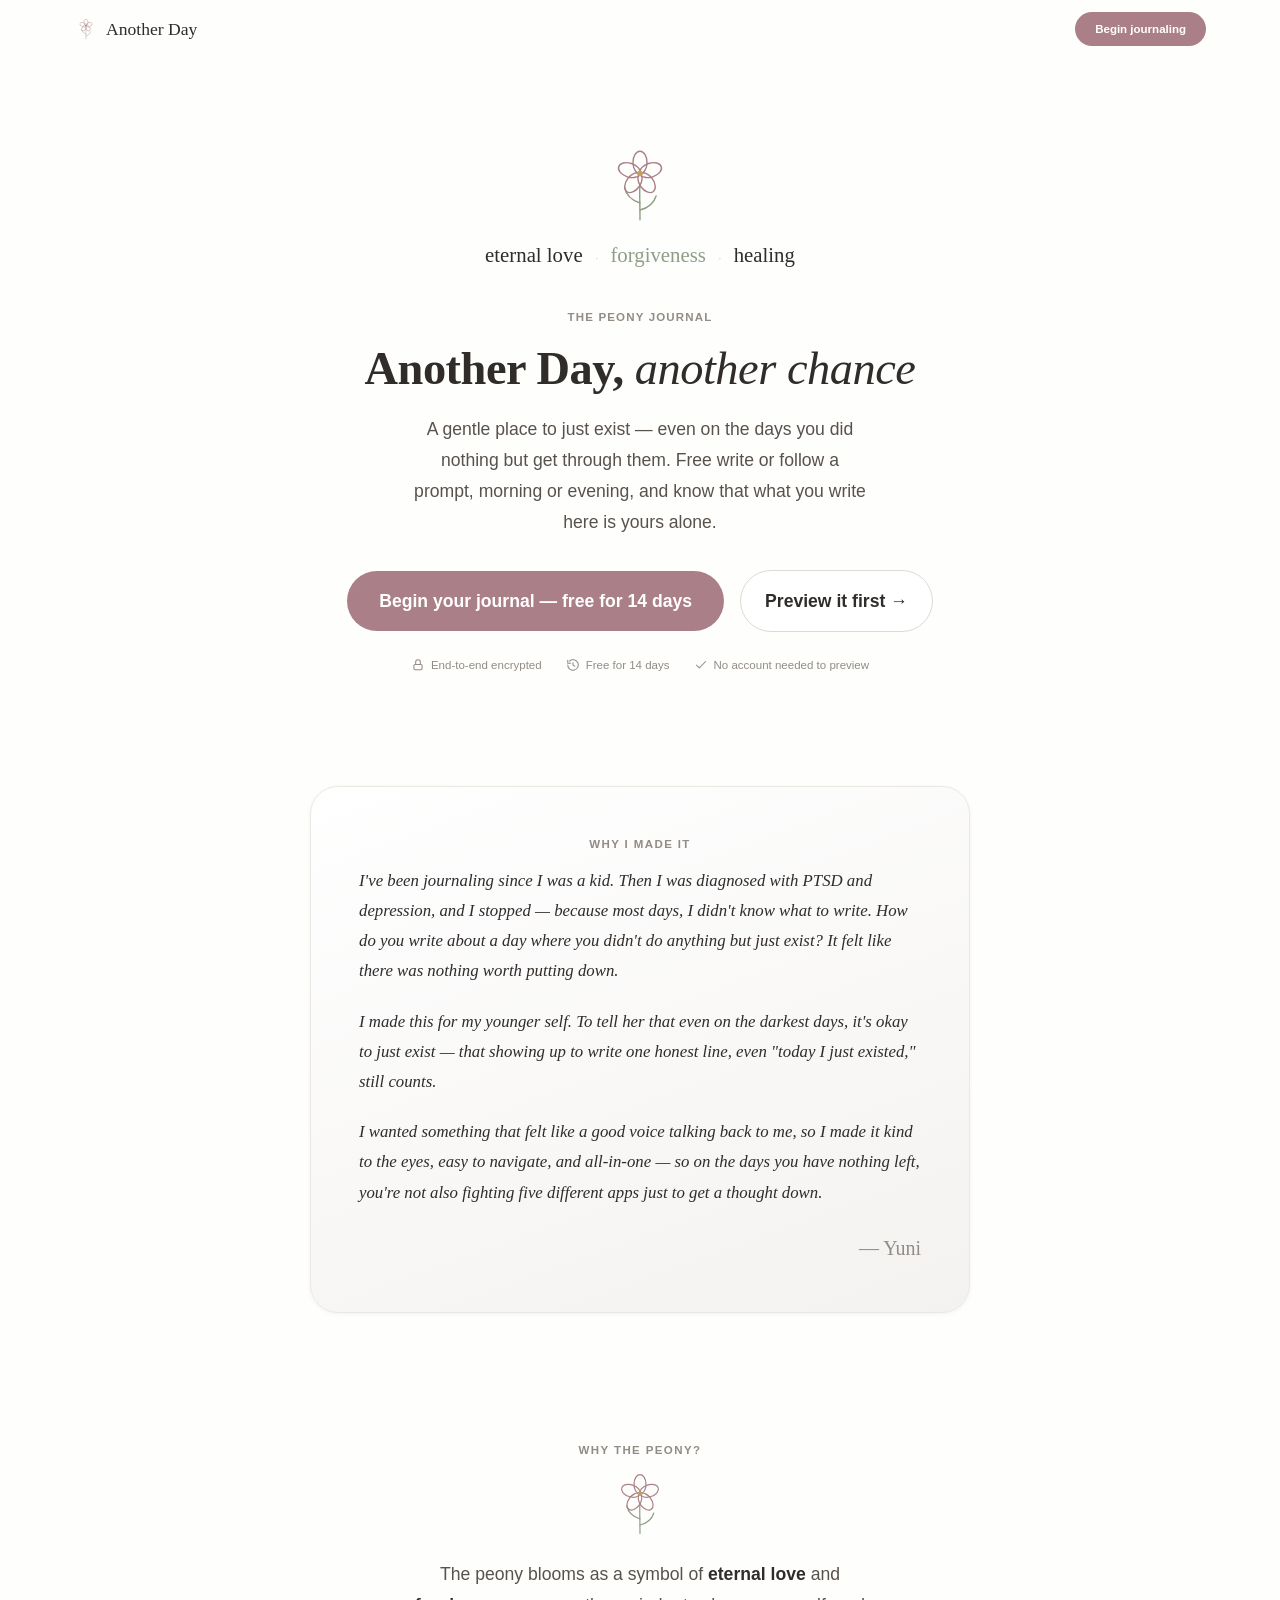
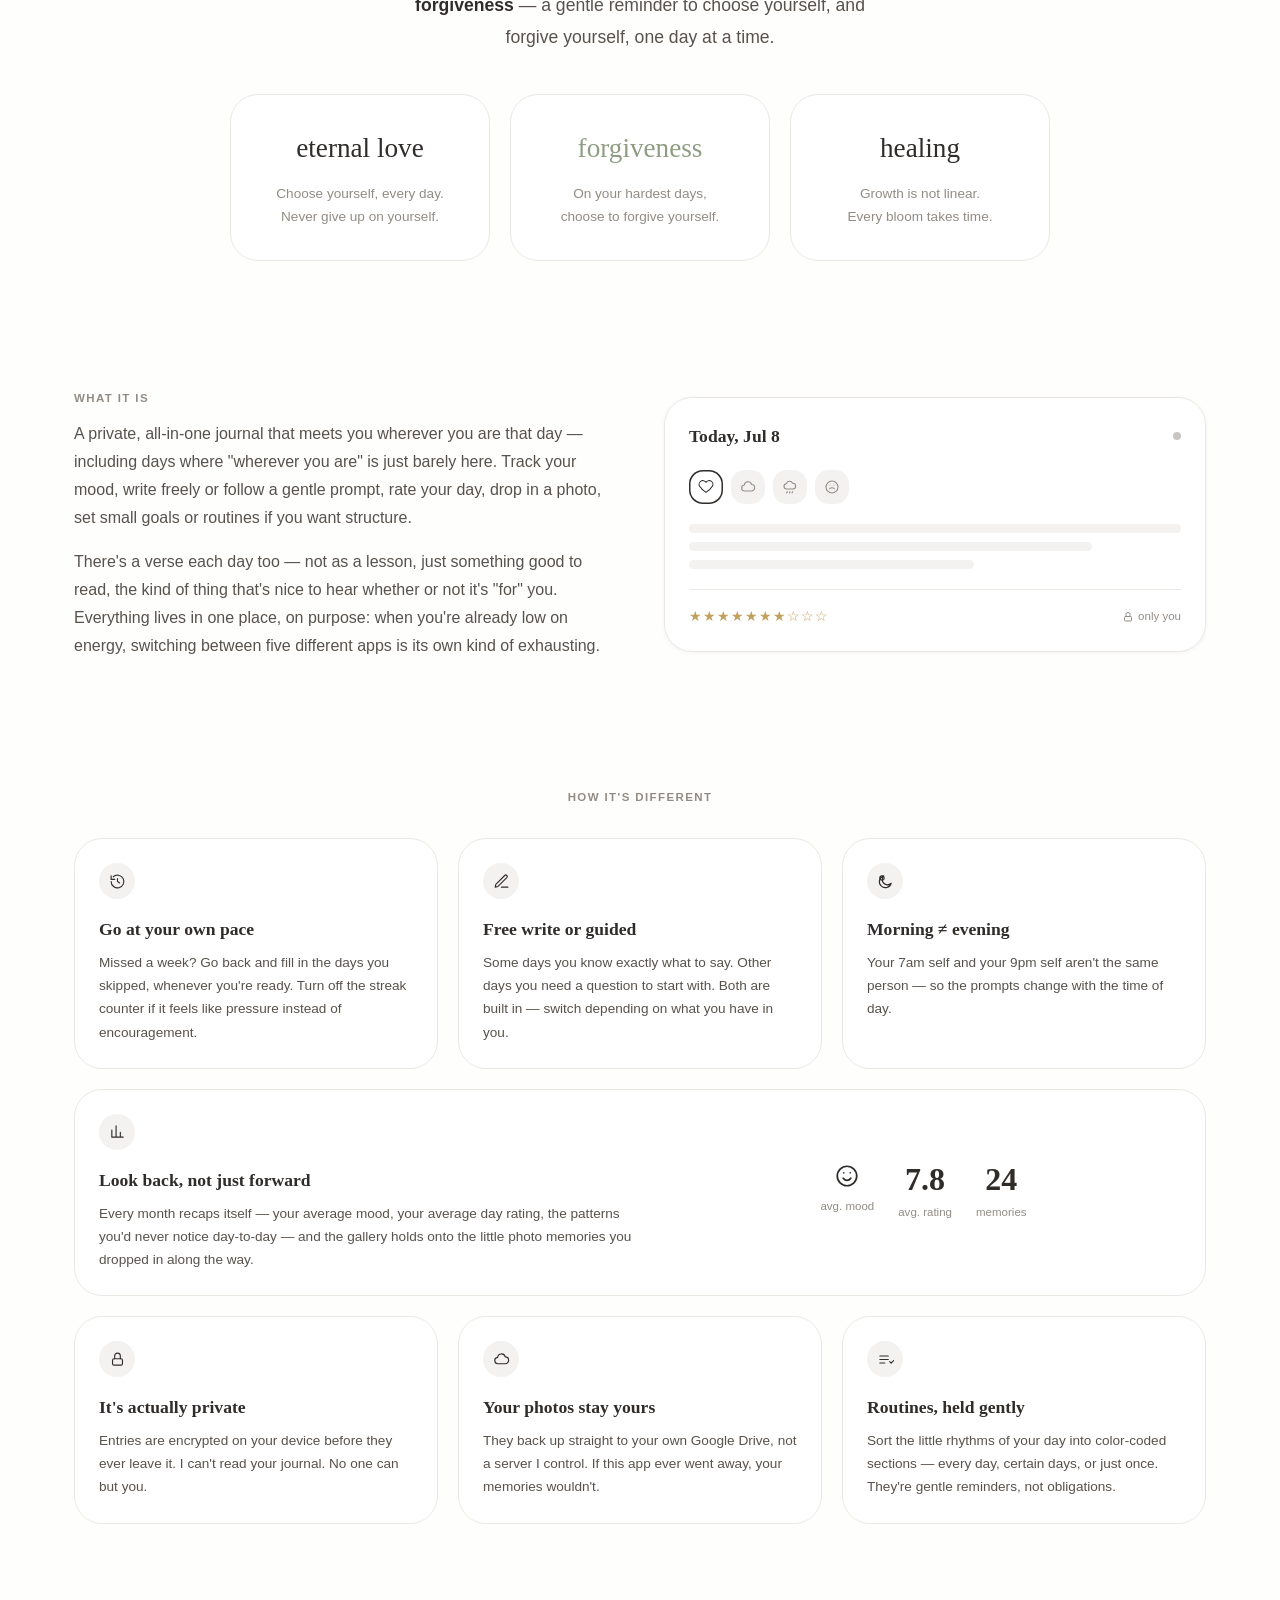
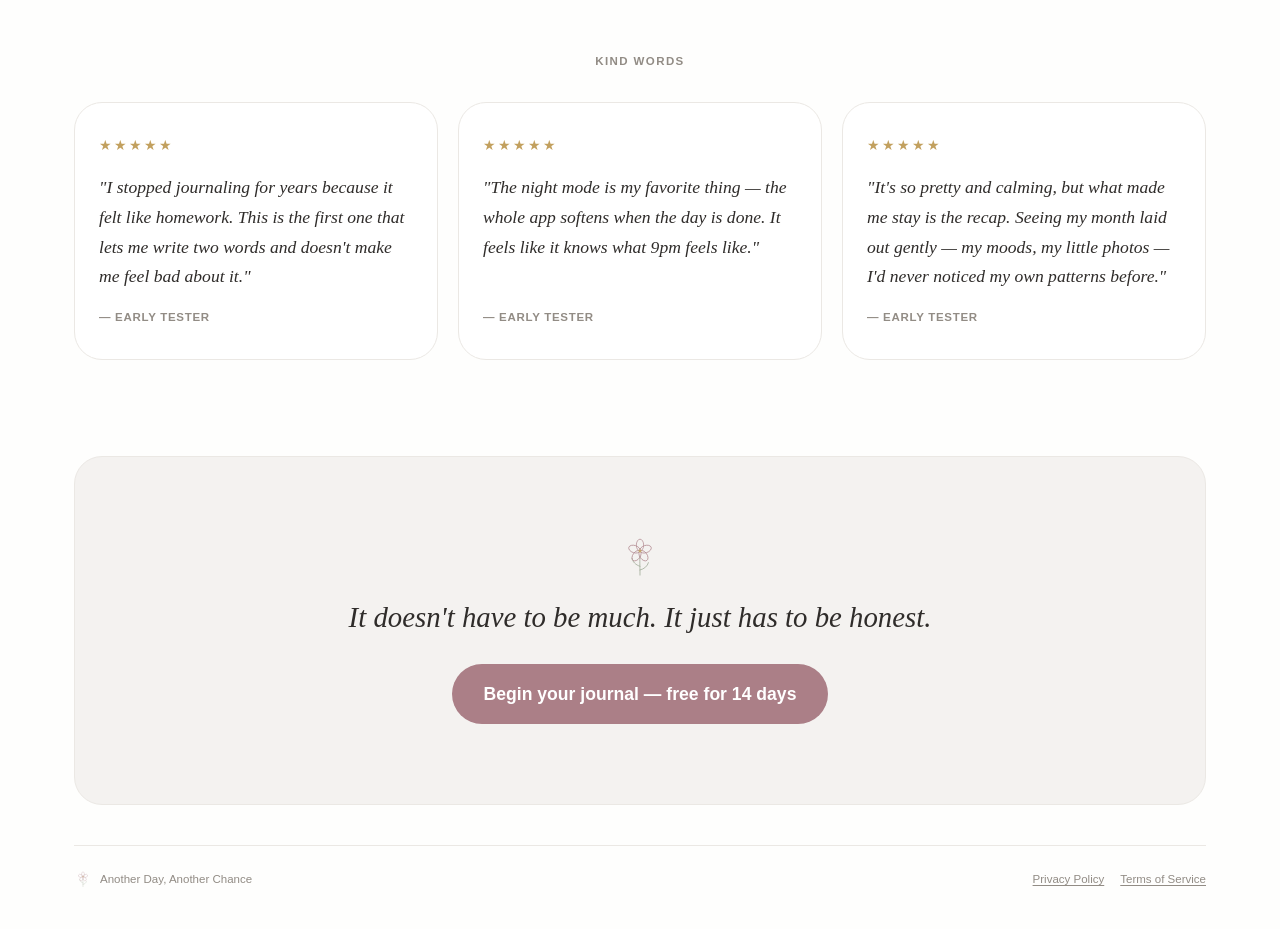
==== commit 35331aab: "Security hardening pass: CSP, auth checkout fix, XSS gaps, cleanup - create-checkout no longer trust" ====
--- a/start/index.html
+++ b/start/index.html
@@ -2,6 +2,17 @@
 <html lang="en">
 <head>
   <meta charset="UTF-8">
+  <meta http-equiv="Content-Security-Policy" content="
+    default-src 'self';
+    script-src 'self' 'sha256-UXz6T5p+HVz9xkEXKgSUj+/r8+mtB6vbYKoWcYzki10=';
+    style-src 'self' 'unsafe-inline' https://fonts.googleapis.com;
+    font-src 'self' https://fonts.gstatic.com;
+    img-src 'self' data:;
+    connect-src 'self';
+    base-uri 'self';
+    form-action 'self';
+    object-src 'none';
+  ">
   <meta name="viewport" content="width=device-width, initial-scale=1.0, viewport-fit=cover">
   <meta name="theme-color" content="#b76e79">
   <link rel="icon" type="image/png" href="/assets/icon-192.png">
@@ -223,17 +234,17 @@
         <div class="landing-review">
           <div class="landing-review-stars">★★★★★</div>
           <div class="landing-review-quote">"I stopped journaling for years because it felt like homework. This is the first one that lets me write two words and doesn't make me feel bad about it."</div>
-          <div class="landing-review-name">— Simmy</div>
+          <div class="landing-review-name">— Early tester</div>
         </div>
         <div class="landing-review">
           <div class="landing-review-stars">★★★★★</div>
           <div class="landing-review-quote">"The night mode is my favorite thing — the whole app softens when the day is done. It feels like it knows what 9pm feels like."</div>
-          <div class="landing-review-name">— Rachel</div>
+          <div class="landing-review-name">— Early tester</div>
         </div>
         <div class="landing-review">
           <div class="landing-review-stars">★★★★★</div>
           <div class="landing-review-quote">"It's so pretty and calming, but what made me stay is the recap. Seeing my month laid out gently — my moods, my little photos — I'd never noticed my own patterns before."</div>
-          <div class="landing-review-name">— Angel</div>
+          <div class="landing-review-name">— Early tester</div>
         </div>
       </div>
     </section>
